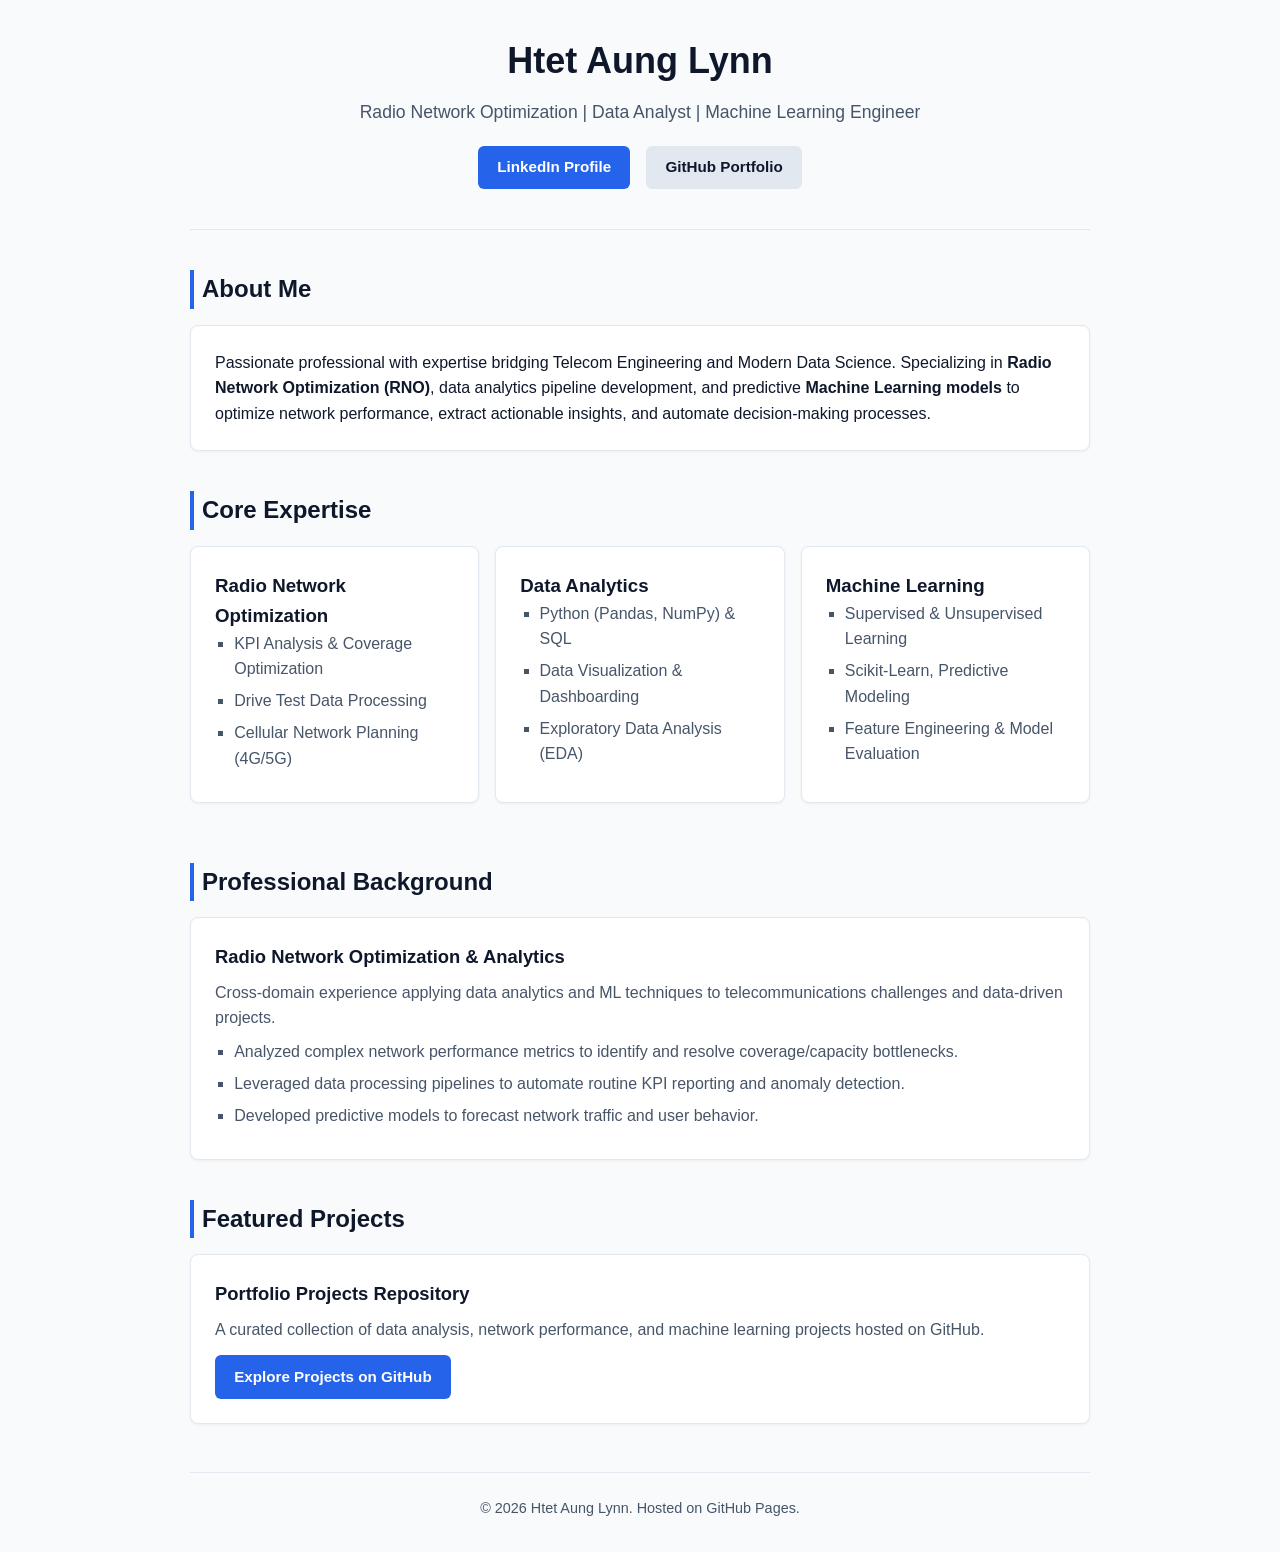
==== index.html @ 5befe26d "Create initial portfolio HTML structure This HTML file serves as a portfolio for Htet Aung Lynn, sho" ====
<!DOCTYPE html>
<html lang="en">
<head>
    <meta charset="UTF-8">
    <meta name="viewport" content="width=device-width, initial-scale=1.0">
    <title>Htet Aung Lynn | Portfolio</title>
    <style>
        :root {
            --bg-color: #f8fafc;
            --card-bg: #ffffff;
            --text-primary: #0f172a;
            --text-secondary: #475569;
            --accent-color: #2563eb;
            --border-color: #e2e8f0;
        }

        * {
            box-sizing: border-box;
            margin: 0;
            padding: 0;
            font-family: -apple-system, BlinkMacSystemFont, "Segoe UI", Roboto, sans-serif;
        }

        body {
            background-color: var(--bg-color);
            color: var(--text-primary);
            line-height: 1.6;
            padding: 2rem 1rem;
        }

        .container {
            max-width: 900px;
            margin: 0 auto;
        }

        header {
            text-align: center;
            padding-bottom: 2.5rem;
            border-bottom: 1px solid var(--border-color);
        }

        h1 {
            font-size: 2.25rem;
            margin-bottom: 0.5rem;
        }

        .subtitle {
            font-size: 1.1rem;
            color: var(--text-secondary);
            margin-bottom: 1.25rem;
        }

        .links {
            display: flex;
            justify-content: center;
            gap: 1rem;
        }

        .btn {
            display: inline-block;
            padding: 0.6rem 1.2rem;
            border-radius: 6px;
            text-decoration: none;
            font-weight: 600;
            font-size: 0.95rem;
            transition: background-color 0.2s;
        }

        .btn-primary {
            background-color: var(--accent-color);
            color: white;
        }

        .btn-secondary {
            background-color: #e2e8f0;
            color: var(--text-primary);
        }

        .btn:hover {
            opacity: 0.9;
        }

        section {
            margin-top: 2.5rem;
        }

        h2 {
            font-size: 1.5rem;
            margin-bottom: 1rem;
            color: var(--text-primary);
            border-left: 4px solid var(--accent-color);
            padding-left: 0.5rem;
        }

        .card {
            background: var(--card-bg);
            border: 1px solid var(--border-color);
            border-radius: 8px;
            padding: 1.5rem;
            margin-bottom: 1.25rem;
            box-shadow: 0 1px 3px rgba(0,0,0,0.05);
        }

        .skills-grid {
            display: grid;
            grid-template-columns: repeat(auto-fit, minmax(250px, 1fr));
            gap: 1rem;
        }

        ul {
            list-style-type: square;
            padding-left: 1.2rem;
            color: var(--text-secondary);
        }

        li {
            margin-bottom: 0.4rem;
        }

        .project-title {
            font-size: 1.15rem;
            font-weight: 600;
            margin-bottom: 0.5rem;
        }

        footer {
            text-align: center;
            margin-top: 3rem;
            padding-top: 1.5rem;
            border-top: 1px solid var(--border-color);
            color: var(--text-secondary);
            font-size: 0.9rem;
        }
    </style>
</head>
<body>

<div class="container">

    <!-- Header Section -->
    <header>
        <h1>Htet Aung Lynn</h1>
        <p class="subtitle">Radio Network Optimization | Data Analyst | Machine Learning Engineer</p>
        <div class="links">
            <a href="https://www.linkedin.com/in/htetaglynn" target="_blank" class="btn btn-primary">LinkedIn Profile</a>
            <a href="https://github.com/htetaunglynn94/Portfolio-Projects" target="_blank" class="btn btn-secondary">GitHub Portfolio</a>
        </div>
    </header>

    <!-- About Section -->
    <section>
        <h2>About Me</h2>
        <div class="card">
            <p>Passionate professional with expertise bridging Telecom Engineering and Modern Data Science. Specializing in <strong>Radio Network Optimization (RNO)</strong>, data analytics pipeline development, and predictive <strong>Machine Learning models</strong> to optimize network performance, extract actionable insights, and automate decision-making processes.</p>
        </div>
    </section>

    <!-- Technical Skills -->
    <section>
        <h2>Core Expertise</h2>
        <div class="skills-grid">
            <div class="card">
                <h3>Radio Network Optimization</h3>
                <ul>
                    <li>KPI Analysis & Coverage Optimization</li>
                    <li>Drive Test Data Processing</li>
                    <li>Cellular Network Planning (4G/5G)</li>
                </ul>
            </div>
            <div class="card">
                <h3>Data Analytics</h3>
                <ul>
                    <li>Python (Pandas, NumPy) & SQL</li>
                    <li>Data Visualization & Dashboarding</li>
                    <li>Exploratory Data Analysis (EDA)</li>
                </ul>
            </div>
            <div class="card">
                <h3>Machine Learning</h3>
                <ul>
                    <li>Supervised & Unsupervised Learning</li>
                    <li>Scikit-Learn, Predictive Modeling</li>
                    <li>Feature Engineering & Model Evaluation</li>
                </ul>
            </div>
        </div>
    </section>

    <!-- Experience Overview -->
    <section>
        <h2>Professional Background</h2>
        <div class="card">
            <div class="project-title">Radio Network Optimization & Analytics</div>
            <p style="color: var(--text-secondary); margin-bottom: 0.5rem;">Cross-domain experience applying data analytics and ML techniques to telecommunications challenges and data-driven projects.</p>
            <ul>
                <li>Analyzed complex network performance metrics to identify and resolve coverage/capacity bottlenecks.</li>
                <li>Leveraged data processing pipelines to automate routine KPI reporting and anomaly detection.</li>
                <li>Developed predictive models to forecast network traffic and user behavior.</li>
            </ul>
        </div>
    </section>

    <!-- Projects Section -->
    <section>
        <h2>Featured Projects</h2>
        <div class="card">
            <div class="project-title">Portfolio Projects Repository</div>
            <p style="color: var(--text-secondary); margin-bottom: 0.8rem;">
                A curated collection of data analysis, network performance, and machine learning projects hosted on GitHub.
            </p>
            <a href="https://github.com/htetaunglynn94/Portfolio-Projects" target="_blank" class="btn btn-primary">Explore Projects on GitHub</a>
        </div>
    </section>

    <!-- Footer -->
    <footer>
        <p>&copy; 2026 Htet Aung Lynn. Hosted on GitHub Pages.</p>
    </footer>

</div>

</body>
</html>
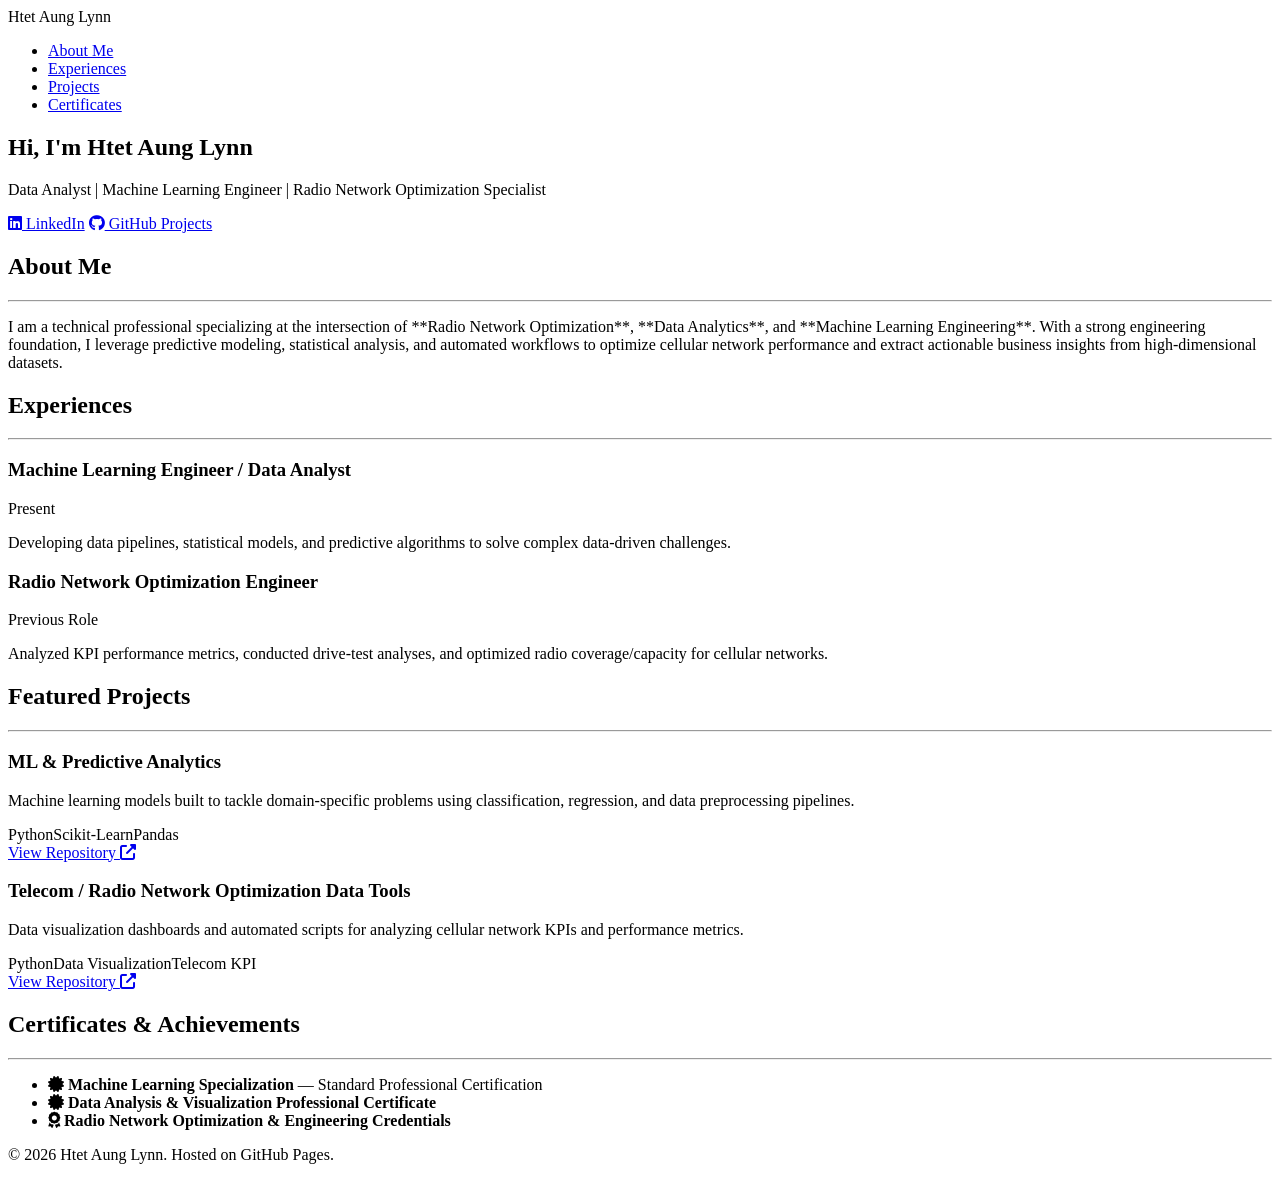
==== commit 2fe246ee: "Update index.html" ====
--- a/index.html
+++ b/index.html
@@ -4,212 +4,100 @@
     <meta charset="UTF-8">
     <meta name="viewport" content="width=device-width, initial-scale=1.0">
     <title>Htet Aung Lynn | Portfolio</title>
-    <style>
-        :root {
-            --bg-color: #f8fafc;
-            --card-bg: #ffffff;
-            --text-primary: #0f172a;
-            --text-secondary: #475569;
-            --accent-color: #2563eb;
-            --border-color: #e2e8f0;
-        }
-
-        * {
-            box-sizing: border-box;
-            margin: 0;
-            padding: 0;
-            font-family: -apple-system, BlinkMacSystemFont, "Segoe UI", Roboto, sans-serif;
-        }
-
-        body {
-            background-color: var(--bg-color);
-            color: var(--text-primary);
-            line-height: 1.6;
-            padding: 2rem 1rem;
-        }
-
-        .container {
-            max-width: 900px;
-            margin: 0 auto;
-        }
-
-        header {
-            text-align: center;
-            padding-bottom: 2.5rem;
-            border-bottom: 1px solid var(--border-color);
-        }
-
-        h1 {
-            font-size: 2.25rem;
-            margin-bottom: 0.5rem;
-        }
-
-        .subtitle {
-            font-size: 1.1rem;
-            color: var(--text-secondary);
-            margin-bottom: 1.25rem;
-        }
-
-        .links {
-            display: flex;
-            justify-content: center;
-            gap: 1rem;
-        }
-
-        .btn {
-            display: inline-block;
-            padding: 0.6rem 1.2rem;
-            border-radius: 6px;
-            text-decoration: none;
-            font-weight: 600;
-            font-size: 0.95rem;
-            transition: background-color 0.2s;
-        }
-
-        .btn-primary {
-            background-color: var(--accent-color);
-            color: white;
-        }
-
-        .btn-secondary {
-            background-color: #e2e8f0;
-            color: var(--text-primary);
-        }
-
-        .btn:hover {
-            opacity: 0.9;
-        }
-
-        section {
-            margin-top: 2.5rem;
-        }
-
-        h2 {
-            font-size: 1.5rem;
-            margin-bottom: 1rem;
-            color: var(--text-primary);
-            border-left: 4px solid var(--accent-color);
-            padding-left: 0.5rem;
-        }
-
-        .card {
-            background: var(--card-bg);
-            border: 1px solid var(--border-color);
-            border-radius: 8px;
-            padding: 1.5rem;
-            margin-bottom: 1.25rem;
-            box-shadow: 0 1px 3px rgba(0,0,0,0.05);
-        }
-
-        .skills-grid {
-            display: grid;
-            grid-template-columns: repeat(auto-fit, minmax(250px, 1fr));
-            gap: 1rem;
-        }
-
-        ul {
-            list-style-type: square;
-            padding-left: 1.2rem;
-            color: var(--text-secondary);
-        }
-
-        li {
-            margin-bottom: 0.4rem;
-        }
-
-        .project-title {
-            font-size: 1.15rem;
-            font-weight: 600;
-            margin-bottom: 0.5rem;
-        }
-
-        footer {
-            text-align: center;
-            margin-top: 3rem;
-            padding-top: 1.5rem;
-            border-top: 1px solid var(--border-color);
-            color: var(--text-secondary);
-            font-size: 0.9rem;
-        }
-    </style>
+    <link rel="stylesheet" href="styles.css">
+    <!-- Font Awesome for Icons -->
+    <link rel="stylesheet" href="https://cdnjs.cloudflare.com/ajax/libs/font-awesome/6.4.0/css/all.min.css">
 </head>
 <body>
 
-<div class="container">
-
-    <!-- Header Section -->
-    <header>
-        <h1>Htet Aung Lynn</h1>
-        <p class="subtitle">Radio Network Optimization | Data Analyst | Machine Learning Engineer</p>
-        <div class="links">
-            <a href="https://www.linkedin.com/in/htetaglynn" target="_blank" class="btn btn-primary">LinkedIn Profile</a>
-            <a href="https://github.com/htetaunglynn94/Portfolio-Projects" target="_blank" class="btn btn-secondary">GitHub Portfolio</a>
-        </div>
+    <!-- Navigation Header -->
+    <header class="navbar">
+        <div class="logo">Htet Aung Lynn</div>
+        <nav>
+            <ul>
+                <li><a href="#about">About Me</a></li>
+                <li><a href="#experience">Experiences</a></li>
+                <li><a href="#projects">Projects</a></li>
+                <li><a href="#certificates">Certificates</a></li>
+            </ul>
+        </nav>
     </header>
 
-    <!-- About Section -->
-    <section>
-        <h2>About Me</h2>
-        <div class="card">
-            <p>Passionate professional with expertise bridging Telecom Engineering and Modern Data Science. Specializing in <strong>Radio Network Optimization (RNO)</strong>, data analytics pipeline development, and predictive <strong>Machine Learning models</strong> to optimize network performance, extract actionable insights, and automate decision-making processes.</p>
+    <!-- Hero Section -->
+    <section class="hero">
+        <h1>Hi, I'm Htet Aung Lynn</h1>
+        <p class="tagline">Data Analyst | Machine Learning Engineer | Radio Network Optimization Specialist</p>
+        <div class="social-links">
+            <a href="https://www.linkedin.com/in/htetaglynn?utm_source=share_via&utm_content=profile&utm_medium=member_ios" target="_blank" class="btn"><i class="fab fa-linkedin"></i> LinkedIn</a>
+            <a href="https://github.com/htetaunglynn94/Portfolio-Projects.git" target="_blank" class="btn btn-outline"><i class="fab fa-github"></i> GitHub Projects</a>
         </div>
     </section>
 
-    <!-- Technical Skills -->
-    <section>
-        <h2>Core Expertise</h2>
-        <div class="skills-grid">
-            <div class="card">
-                <h3>Radio Network Optimization</h3>
-                <ul>
-                    <li>KPI Analysis & Coverage Optimization</li>
-                    <li>Drive Test Data Processing</li>
-                    <li>Cellular Network Planning (4G/5G)</li>
-                </ul>
+    <!-- About Me Section -->
+    <section id="about" class="section">
+        <h2>About Me</h2>
+        <hr class="divider">
+        <p>
+            I am a technical professional specializing at the intersection of **Radio Network Optimization**, **Data Analytics**, and **Machine Learning Engineering**. With a strong engineering foundation, I leverage predictive modeling, statistical analysis, and automated workflows to optimize cellular network performance and extract actionable business insights from high-dimensional datasets.
+        </p>
+    </section>
+
+    <!-- Experiences Section -->
+    <section id="experience" class="section">
+        <h2>Experiences</h2>
+        <hr class="divider">
+        
+        <div class="timeline">
+            <div class="timeline-item">
+                <h3>Machine Learning Engineer / Data Analyst</h3>
+                <span class="date">Present</span>
+                <p>Developing data pipelines, statistical models, and predictive algorithms to solve complex data-driven challenges.</p>
             </div>
-            <div class="card">
-                <h3>Data Analytics</h3>
-                <ul>
-                    <li>Python (Pandas, NumPy) & SQL</li>
-                    <li>Data Visualization & Dashboarding</li>
-                    <li>Exploratory Data Analysis (EDA)</li>
-                </ul>
-            </div>
-            <div class="card">
-                <h3>Machine Learning</h3>
-                <ul>
-                    <li>Supervised & Unsupervised Learning</li>
-                    <li>Scikit-Learn, Predictive Modeling</li>
-                    <li>Feature Engineering & Model Evaluation</li>
-                </ul>
+
+            <div class="timeline-item">
+                <h3>Radio Network Optimization Engineer</h3>
+                <span class="date">Previous Role</span>
+                <p>Analyzed KPI performance metrics, conducted drive-test analyses, and optimized radio coverage/capacity for cellular networks.</p>
             </div>
         </div>
     </section>
 
-    <!-- Experience Overview -->
-    <section>
-        <h2>Professional Background</h2>
-        <div class="card">
-            <div class="project-title">Radio Network Optimization & Analytics</div>
-            <p style="color: var(--text-secondary); margin-bottom: 0.5rem;">Cross-domain experience applying data analytics and ML techniques to telecommunications challenges and data-driven projects.</p>
-            <ul>
-                <li>Analyzed complex network performance metrics to identify and resolve coverage/capacity bottlenecks.</li>
-                <li>Leveraged data processing pipelines to automate routine KPI reporting and anomaly detection.</li>
-                <li>Developed predictive models to forecast network traffic and user behavior.</li>
-            </ul>
+    <!-- Projects Section -->
+    <section id="projects" class="section">
+        <h2>Featured Projects</h2>
+        <hr class="divider">
+        <div class="project-grid">
+            
+            <div class="project-card">
+                <h3>ML & Predictive Analytics</h3>
+                <p>Machine learning models built to tackle domain-specific problems using classification, regression, and data preprocessing pipelines.</p>
+                <div class="tags">
+                    <span>Python</span><span>Scikit-Learn</span><span>Pandas</span>
+                </div>
+                <a href="https://github.com/htetaunglynn94/Portfolio-Projects.git" target="_blank" class="project-link">View Repository <i class="fas fa-external-link-alt"></i></a>
+            </div>
+
+            <div class="project-card">
+                <h3>Telecom / Radio Network Optimization Data Tools</h3>
+                <p>Data visualization dashboards and automated scripts for analyzing cellular network KPIs and performance metrics.</p>
+                <div class="tags">
+                    <span>Python</span><span>Data Visualization</span><span>Telecom KPI</span>
+                </div>
+                <a href="https://github.com/htetaunglynn94/Portfolio-Projects.git" target="_blank" class="project-link">View Repository <i class="fas fa-external-link-alt"></i></a>
+            </div>
+
         </div>
     </section>
 
-    <!-- Projects Section -->
-    <section>
-        <h2>Featured Projects</h2>
-        <div class="card">
-            <div class="project-title">Portfolio Projects Repository</div>
-            <p style="color: var(--text-secondary); margin-bottom: 0.8rem;">
-                A curated collection of data analysis, network performance, and machine learning projects hosted on GitHub.
-            </p>
-            <a href="https://github.com/htetaunglynn94/Portfolio-Projects" target="_blank" class="btn btn-primary">Explore Projects on GitHub</a>
-        </div>
+    <!-- Certificates & Achievements Section -->
+    <section id="certificates" class="section">
+        <h2>Certificates & Achievements</h2>
+        <hr class="divider">
+        <ul class="cert-list">
+            <li><i class="fas fa-certificate"></i> <strong>Machine Learning Specialization</strong> — Standard Professional Certification</li>
+            <li><i class="fas fa-certificate"></i> <strong>Data Analysis & Visualization Professional Certificate</strong></li>
+            <li><i class="fas fa-award"></i> <strong>Radio Network Optimization & Engineering Credentials</strong></li>
+        </ul>
     </section>
 
     <!-- Footer -->
@@ -217,8 +105,6 @@
         <p>&copy; 2026 Htet Aung Lynn. Hosted on GitHub Pages.</p>
     </footer>
 
-</div>
-
 </body>
 </html>
 
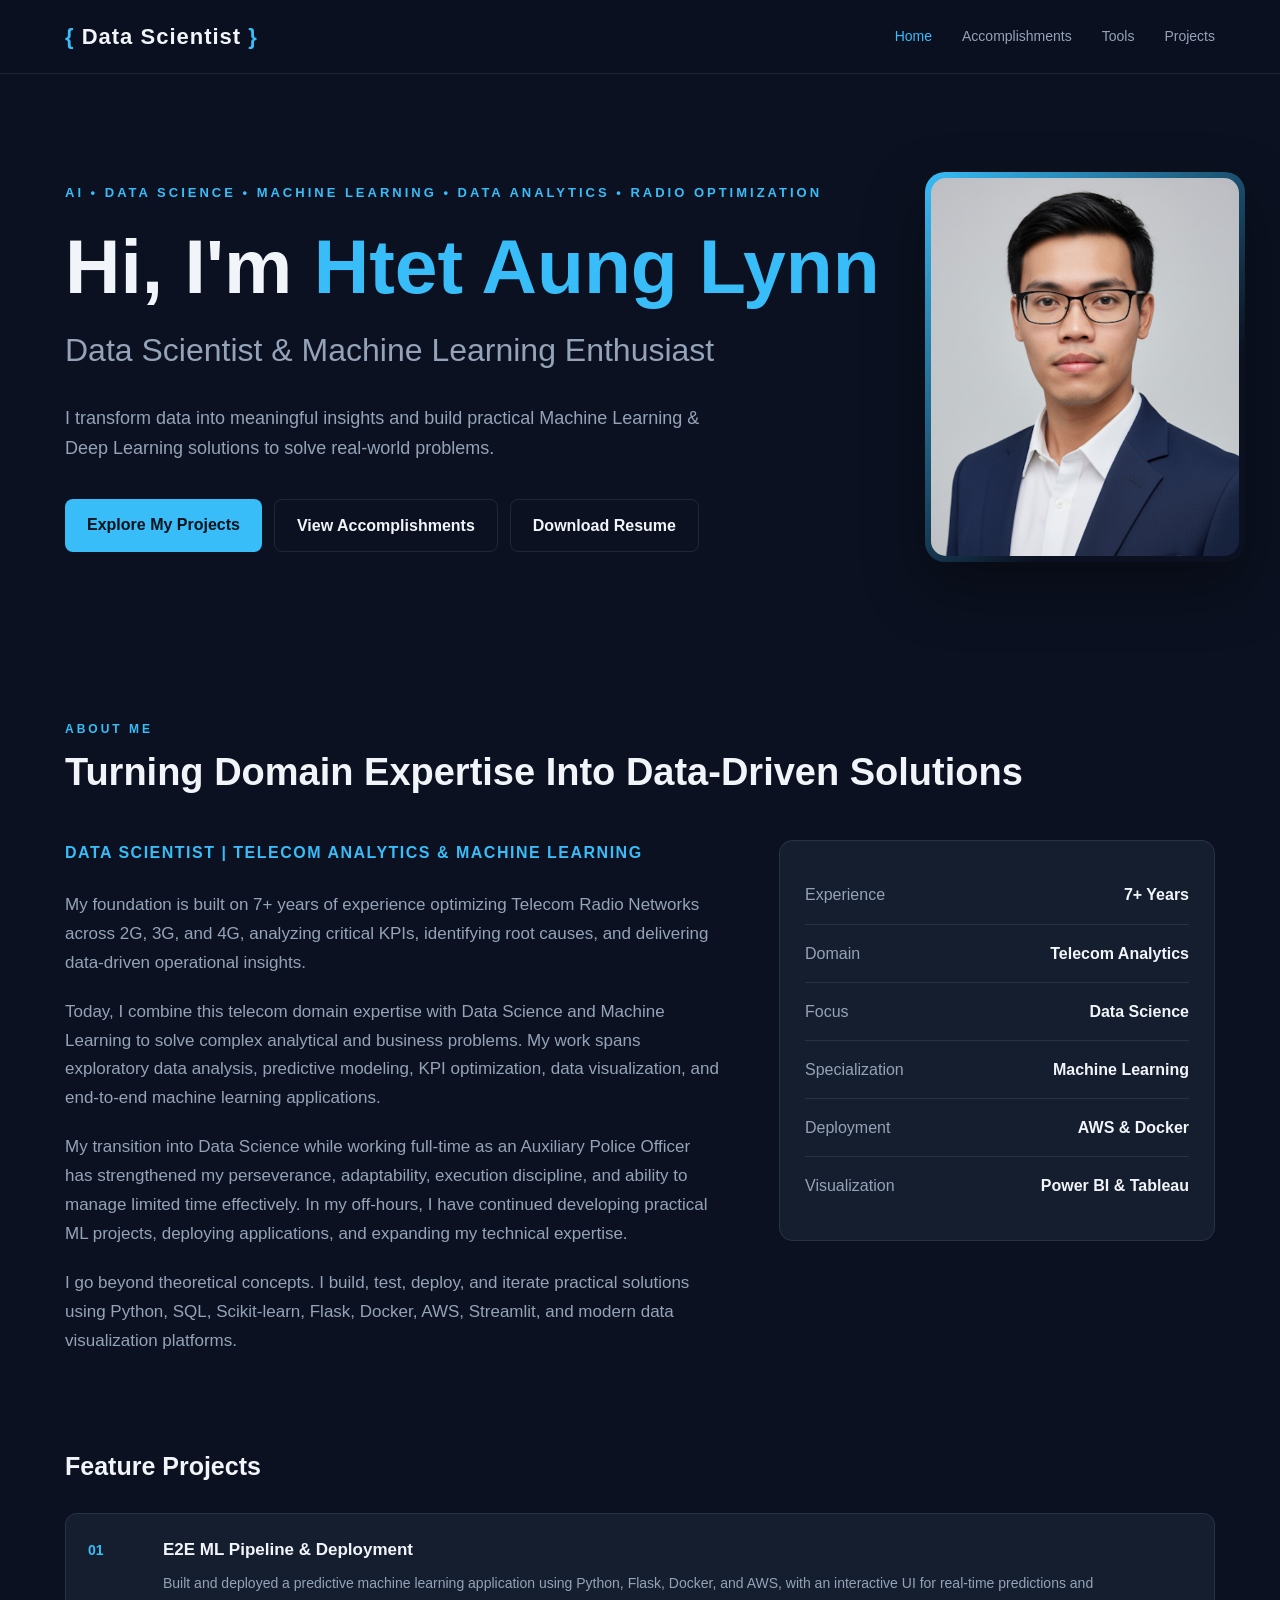
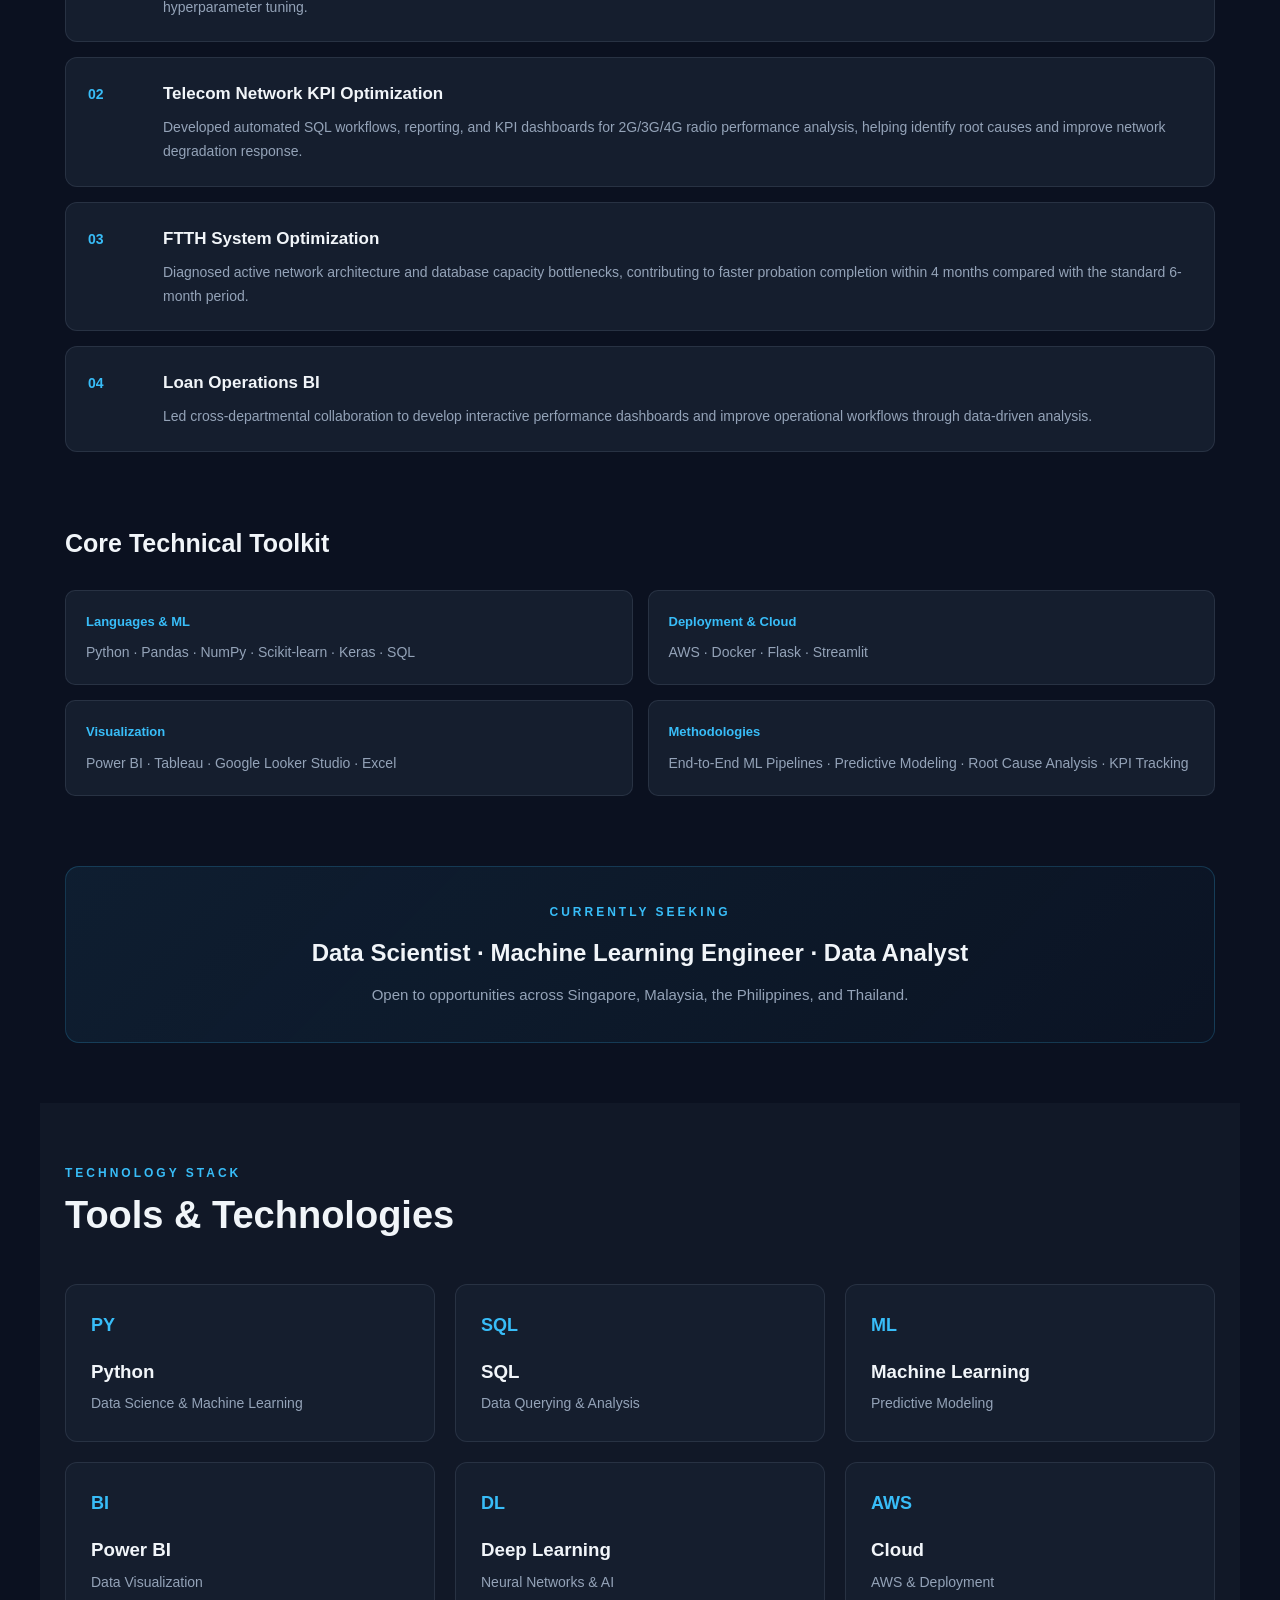
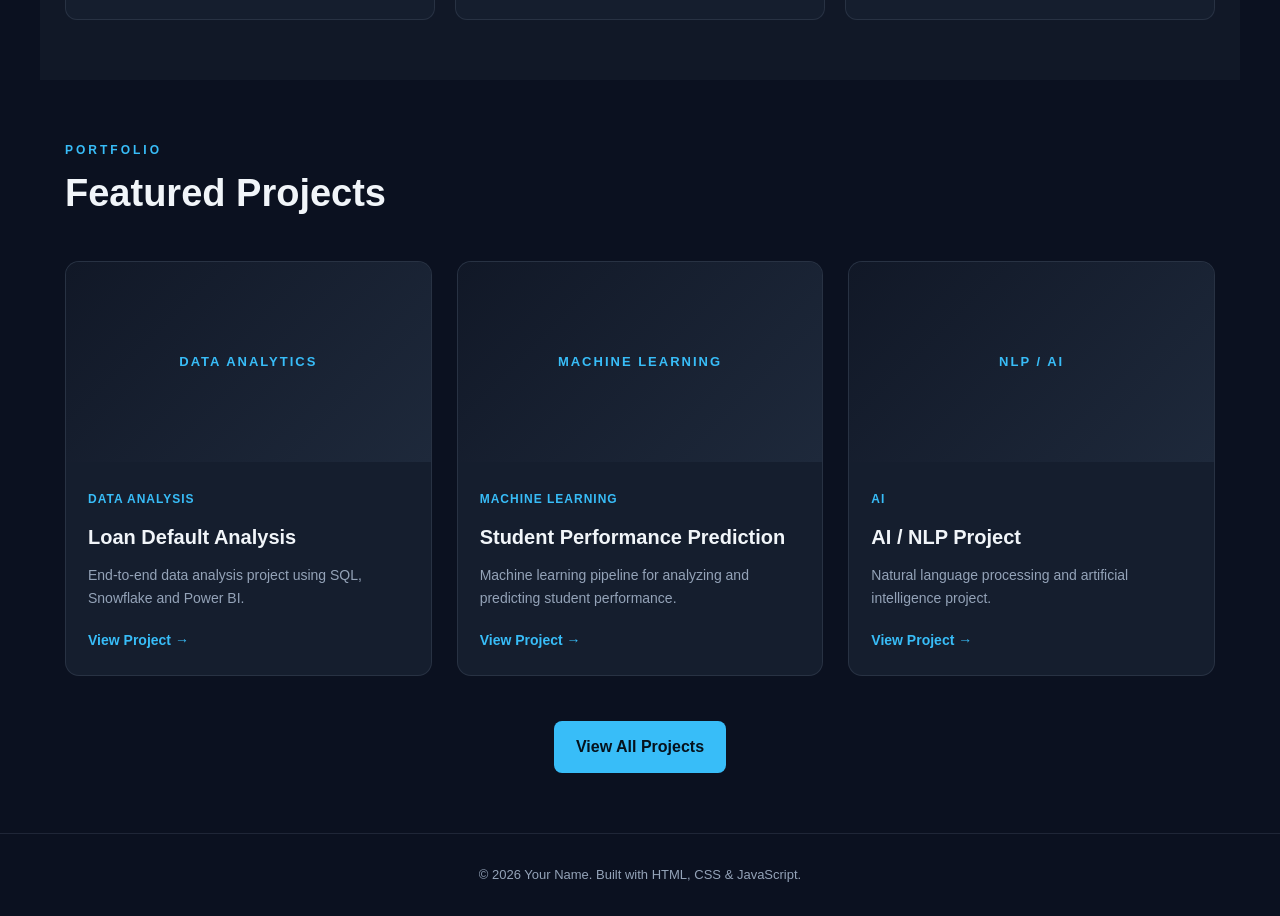
==== commit 270af7d4: "updated project" ====
--- a/index.html
+++ b/index.html
@@ -3,108 +3,607 @@
 <head>
     <meta charset="UTF-8">
     <meta name="viewport" content="width=device-width, initial-scale=1.0">
-    <title>Htet Aung Lynn | Portfolio</title>
-    <link rel="stylesheet" href="styles.css">
-    <!-- Font Awesome for Icons -->
-    <link rel="stylesheet" href="https://cdnjs.cloudflare.com/ajax/libs/font-awesome/6.4.0/css/all.min.css">
+
+    <title>HTET AUNG LYNN | Data Scientist</title>
+
+    <meta
+        name="description"
+        content="Professional portfolio of a Data Scientist specializing in Data Analytics, Machine Learning, Deep Learning and AI."
+    >
+
+    <link rel="stylesheet" href="css/style.css">
 </head>
+
 <body>
 
-    <!-- Navigation Header -->
-    <header class="navbar">
-        <div class="logo">Htet Aung Lynn</div>
+<header class="navbar">
+
+    <div class="nav-container">
+
+        <a href="index.html" class="logo">
+            <span class="logo-bracket">{</span>
+            Data Scientist
+            <span class="logo-bracket">}</span>
+        </a>
+
         <nav>
-            <ul>
-                <li><a href="#about">About Me</a></li>
-                <li><a href="#experience">Experiences</a></li>
-                <li><a href="#projects">Projects</a></li>
-                <li><a href="#certificates">Certificates</a></li>
-            </ul>
+            <a href="index.html" class="active">Home</a>
+            <a href="accomplishments.html">Accomplishments</a>
+            <a href="tools.html">Tools</a>
+            <a href="projects.html">Projects</a>
         </nav>
-    </header>
-
-    <!-- Hero Section -->
+
+    </div>
+
+</header>
+
+
+<main>
+
+    <!-- HERO -->
     <section class="hero">
-        <h1>Hi, I'm Htet Aung Lynn</h1>
-        <p class="tagline">Data Analyst | Machine Learning Engineer | Radio Network Optimization Specialist</p>
-        <div class="social-links">
-            <a href="https://www.linkedin.com/in/htetaglynn?utm_source=share_via&utm_content=profile&utm_medium=member_ios" target="_blank" class="btn"><i class="fab fa-linkedin"></i> LinkedIn</a>
-            <a href="https://github.com/htetaunglynn94/Portfolio-Projects.git" target="_blank" class="btn btn-outline"><i class="fab fa-github"></i> GitHub Projects</a>
-        </div>
+
+        <div class="hero-content">
+
+            <p class="hero-tag">
+                AI • DATA SCIENCE • MACHINE LEARNING • DATA ANALYTICS • RADIO OPTIMIZATION
+            </p>
+
+            <h1>
+                Hi, I'm <span>Htet Aung Lynn</span>
+            </h1>
+
+            <h2>
+                Data Scientist & Machine Learning Enthusiast
+            </h2>
+
+            <p class="hero-description">
+                I transform data into meaningful insights and build
+                practical Machine Learning & Deep Learning solutions
+                to solve real-world problems.
+            </p>
+
+            <div class="hero-buttons">
+
+                <a
+                    href="projects.html"
+                    class="btn primary-btn"
+                >
+                    Explore My Projects
+                </a>
+
+                <a
+                    href="accomplishments.html"
+                    class="btn secondary-btn"
+                >
+                    View Accomplishments
+                </a>
+
+                <a
+                    href="assets/Resume_Htet Aung Lynn.pdf"
+                    class="btn secondary-btn"
+                    download
+                >
+                    Download Resume
+                </a>
+
+            </div>
+
+        </div>
+
+
+        <!-- PROFILE PHOTO -->
+
+        <div class="hero-photo">
+
+            <div class="photo-frame">
+
+                <img
+                    src="assets/images/Profile.png"
+                    alt="Htet Aung Lynn - Data Scientist"
+                >
+
+            </div>
+
+        </div>
+
     </section>
 
-    <!-- About Me Section -->
-    <section id="about" class="section">
-        <h2>About Me</h2>
-        <hr class="divider">
+
+    <!-- ABOUT -->
+
+<section class="section">
+
+    <div class="section-heading">
+
+        <p class="section-label">
+            ABOUT ME
+        </p>
+
+        <h2>
+            Turning Domain Expertise Into
+            <span>Data-Driven Solutions</span>
+        </h2>
+
+    </div>
+
+
+    <div class="about-grid">
+
+        <div class="about-text">
+
+            <h3 class="about-title">
+                DATA SCIENTIST |
+                TELECOM ANALYTICS & MACHINE LEARNING
+            </h3>
+
+            <p>
+                My foundation is built on 7+ years of experience
+                optimizing Telecom Radio Networks across 2G, 3G,
+                and 4G, analyzing critical KPIs, identifying root
+                causes, and delivering data-driven operational
+                insights.
+            </p>
+
+            <p>
+                Today, I combine this telecom domain expertise with
+                Data Science and Machine Learning to solve complex
+                analytical and business problems. My work spans
+                exploratory data analysis, predictive modeling,
+                KPI optimization, data visualization, and
+                end-to-end machine learning applications.
+            </p>
+
+            <p>
+                My transition into Data Science while working
+                full-time as an Auxiliary Police Officer has
+                strengthened my perseverance, adaptability,
+                execution discipline, and ability to manage limited
+                time effectively. In my off-hours, I have continued
+                developing practical ML projects, deploying
+                applications, and expanding my technical expertise.
+            </p>
+
+            <p>
+                I go beyond theoretical concepts. I build,
+                test, deploy, and iterate practical solutions using
+                Python, SQL, Scikit-learn, Flask, Docker, AWS,
+                Streamlit, and modern data visualization platforms.
+            </p>
+
+        </div>
+
+
+        <div class="about-card">
+
+            <div class="info-item">
+                <span>Experience</span>
+                <strong>7+ Years</strong>
+            </div>
+
+            <div class="info-item">
+                <span>Domain</span>
+                <strong>Telecom Analytics</strong>
+            </div>
+
+            <div class="info-item">
+                <span>Focus</span>
+                <strong>Data Science</strong>
+            </div>
+
+            <div class="info-item">
+                <span>Specialization</span>
+                <strong>Machine Learning</strong>
+            </div>
+
+            <div class="info-item">
+                <span>Deployment</span>
+                <strong>AWS & Docker</strong>
+            </div>
+
+            <div class="info-item">
+                <span>Visualization</span>
+                <strong>Power BI & Tableau</strong>
+            </div>
+
+        </div>
+
+    </div>
+
+
+    <!-- FEATURE PROJECTS -->
+
+    <div class="about-features">
+
+        <h3>
+            Feature Projects
+        </h3>
+
+        <div class="feature-project-list">
+
+            <div class="feature-project">
+
+                <span class="feature-number">
+                    01
+                </span>
+
+                <div>
+
+                    <h4>
+                        E2E ML Pipeline & Deployment
+                    </h4>
+
+                    <p>
+                        Built and deployed a predictive machine
+                        learning application using Python, Flask,
+                        Docker, and AWS, with an interactive UI for
+                        real-time predictions and hyperparameter
+                        tuning.
+                    </p>
+
+                </div>
+
+            </div>
+
+
+            <div class="feature-project">
+
+                <span class="feature-number">
+                    02
+                </span>
+
+                <div>
+
+                    <h4>
+                        Telecom Network KPI Optimization
+                    </h4>
+
+                    <p>
+                        Developed automated SQL workflows,
+                        reporting, and KPI dashboards for 2G/3G/4G
+                        radio performance analysis, helping identify
+                        root causes and improve network degradation
+                        response.
+                    </p>
+
+                </div>
+
+            </div>
+
+
+            <div class="feature-project">
+
+                <span class="feature-number">
+                    03
+                </span>
+
+                <div>
+
+                    <h4>
+                        FTTH System Optimization
+                    </h4>
+
+                    <p>
+                        Diagnosed active network architecture and
+                        database capacity bottlenecks, contributing
+                        to faster probation completion within
+                        4 months compared with the standard 6-month
+                        period.
+                    </p>
+
+                </div>
+
+            </div>
+
+
+            <div class="feature-project">
+
+                <span class="feature-number">
+                    04
+                </span>
+
+                <div>
+
+                    <h4>
+                        Loan Operations BI
+                    </h4>
+
+                    <p>
+                        Led cross-departmental collaboration to
+                        develop interactive performance dashboards
+                        and improve operational workflows through
+                        data-driven analysis.
+                    </p>
+
+                </div>
+
+            </div>
+
+        </div>
+
+    </div>
+
+
+    <!-- TECHNICAL TOOLKIT -->
+
+    <div class="toolkit-section">
+
+        <h3>
+            Core Technical Toolkit
+        </h3>
+
+        <div class="toolkit-grid">
+
+            <div class="toolkit-item">
+
+                <span>Languages & ML</span>
+
+                <p>
+                    Python · Pandas · NumPy ·
+                    Scikit-learn · Keras · SQL
+                </p>
+
+            </div>
+
+
+            <div class="toolkit-item">
+
+                <span>Deployment & Cloud</span>
+
+                <p>
+                    AWS · Docker · Flask · Streamlit
+                </p>
+
+            </div>
+
+
+            <div class="toolkit-item">
+
+                <span>Visualization</span>
+
+                <p>
+                    Power BI · Tableau ·
+                    Google Looker Studio · Excel
+                </p>
+
+            </div>
+
+
+            <div class="toolkit-item">
+
+                <span>Methodologies</span>
+
+                <p>
+                    End-to-End ML Pipelines ·
+                    Predictive Modeling ·
+                    Root Cause Analysis · KPI Tracking
+                </p>
+
+            </div>
+
+        </div>
+
+    </div>
+
+
+    <!-- CAREER OBJECTIVE -->
+
+    <div class="career-objective">
+
+        <p class="section-label">
+            CURRENTLY SEEKING
+        </p>
+
+        <h3>
+            Data Scientist · Machine Learning Engineer ·
+            Data Analyst
+        </h3>
+
         <p>
-            I am a technical professional specializing at the intersection of **Radio Network Optimization**, **Data Analytics**, and **Machine Learning Engineering**. With a strong engineering foundation, I leverage predictive modeling, statistical analysis, and automated workflows to optimize cellular network performance and extract actionable business insights from high-dimensional datasets.
+            Open to opportunities across Singapore, Malaysia,
+            the Philippines, and Thailand.
         </p>
+
+    </div>
+
+</section>
+
+
+    <!-- SKILLS -->
+
+    <section class="section skills-section">
+
+        <div class="section-heading">
+
+            <p class="section-label">
+                TECHNOLOGY STACK
+            </p>
+
+            <h2>
+                Tools & <span>Technologies</span>
+            </h2>
+
+        </div>
+
+
+        <div class="skills-grid">
+
+            <div class="skill-card">
+                <div class="skill-icon">PY</div>
+                <h3>Python</h3>
+                <p>Data Science & Machine Learning</p>
+            </div>
+
+            <div class="skill-card">
+                <div class="skill-icon">SQL</div>
+                <h3>SQL</h3>
+                <p>Data Querying & Analysis</p>
+            </div>
+
+            <div class="skill-card">
+                <div class="skill-icon">ML</div>
+                <h3>Machine Learning</h3>
+                <p>Predictive Modeling</p>
+            </div>
+
+            <div class="skill-card">
+                <div class="skill-icon">BI</div>
+                <h3>Power BI</h3>
+                <p>Data Visualization</p>
+            </div>
+
+            <div class="skill-card">
+                <div class="skill-icon">DL</div>
+                <h3>Deep Learning</h3>
+                <p>Neural Networks & AI</p>
+            </div>
+
+            <div class="skill-card">
+                <div class="skill-icon">AWS</div>
+                <h3>Cloud</h3>
+                <p>AWS & Deployment</p>
+            </div>
+
+        </div>
+
     </section>
 
-    <!-- Experiences Section -->
-    <section id="experience" class="section">
-        <h2>Experiences</h2>
-        <hr class="divider">
-        
-        <div class="timeline">
-            <div class="timeline-item">
-                <h3>Machine Learning Engineer / Data Analyst</h3>
-                <span class="date">Present</span>
-                <p>Developing data pipelines, statistical models, and predictive algorithms to solve complex data-driven challenges.</p>
-            </div>
-
-            <div class="timeline-item">
-                <h3>Radio Network Optimization Engineer</h3>
-                <span class="date">Previous Role</span>
-                <p>Analyzed KPI performance metrics, conducted drive-test analyses, and optimized radio coverage/capacity for cellular networks.</p>
-            </div>
-        </div>
+
+    <!-- FEATURED PROJECTS -->
+
+    <section class="section">
+
+        <div class="section-heading">
+
+            <p class="section-label">
+                PORTFOLIO
+            </p>
+
+            <h2>
+                Featured <span>Projects</span>
+            </h2>
+
+        </div>
+
+
+        <div class="project-preview-grid">
+
+            <article class="project-card">
+
+                <div class="project-image">
+                    DATA ANALYTICS
+                </div>
+
+                <div class="project-content">
+
+                    <span class="project-category">
+                        Data Analysis
+                    </span>
+
+                    <h3>
+                        Loan Default Analysis
+                    </h3>
+
+                    <p>
+                        End-to-end data analysis project using
+                        SQL, Snowflake and Power BI.
+                    </p>
+
+                    <a href="projects.html">
+                        View Project →
+                    </a>
+
+                </div>
+
+            </article>
+
+
+            <article class="project-card">
+
+                <div class="project-image">
+                    MACHINE LEARNING
+                </div>
+
+                <div class="project-content">
+
+                    <span class="project-category">
+                        Machine Learning
+                    </span>
+
+                    <h3>
+                        Student Performance Prediction
+                    </h3>
+
+                    <p>
+                        Machine learning pipeline for analyzing
+                        and predicting student performance.
+                    </p>
+
+                    <a href="projects.html">
+                        View Project →
+                    </a>
+
+                </div>
+
+            </article>
+
+
+            <article class="project-card">
+
+                <div class="project-image">
+                    NLP / AI
+                </div>
+
+                <div class="project-content">
+
+                    <span class="project-category">
+                        AI
+                    </span>
+
+                    <h3>
+                        AI / NLP Project
+                    </h3>
+
+                    <p>
+                        Natural language processing and
+                        artificial intelligence project.
+                    </p>
+
+                    <a href="projects.html">
+                        View Project →
+                    </a>
+
+                </div>
+
+            </article>
+
+        </div>
+
+
+        <div class="center-button">
+
+            <a href="projects.html" class="btn primary-btn">
+                View All Projects
+            </a>
+
+        </div>
+
     </section>
 
-    <!-- Projects Section -->
-    <section id="projects" class="section">
-        <h2>Featured Projects</h2>
-        <hr class="divider">
-        <div class="project-grid">
-            
-            <div class="project-card">
-                <h3>ML & Predictive Analytics</h3>
-                <p>Machine learning models built to tackle domain-specific problems using classification, regression, and data preprocessing pipelines.</p>
-                <div class="tags">
-                    <span>Python</span><span>Scikit-Learn</span><span>Pandas</span>
-                </div>
-                <a href="https://github.com/htetaunglynn94/Portfolio-Projects.git" target="_blank" class="project-link">View Repository <i class="fas fa-external-link-alt"></i></a>
-            </div>
-
-            <div class="project-card">
-                <h3>Telecom / Radio Network Optimization Data Tools</h3>
-                <p>Data visualization dashboards and automated scripts for analyzing cellular network KPIs and performance metrics.</p>
-                <div class="tags">
-                    <span>Python</span><span>Data Visualization</span><span>Telecom KPI</span>
-                </div>
-                <a href="https://github.com/htetaunglynn94/Portfolio-Projects.git" target="_blank" class="project-link">View Repository <i class="fas fa-external-link-alt"></i></a>
-            </div>
-
-        </div>
-    </section>
-
-    <!-- Certificates & Achievements Section -->
-    <section id="certificates" class="section">
-        <h2>Certificates & Achievements</h2>
-        <hr class="divider">
-        <ul class="cert-list">
-            <li><i class="fas fa-certificate"></i> <strong>Machine Learning Specialization</strong> — Standard Professional Certification</li>
-            <li><i class="fas fa-certificate"></i> <strong>Data Analysis & Visualization Professional Certificate</strong></li>
-            <li><i class="fas fa-award"></i> <strong>Radio Network Optimization & Engineering Credentials</strong></li>
-        </ul>
-    </section>
-
-    <!-- Footer -->
-    <footer>
-        <p>&copy; 2026 Htet Aung Lynn. Hosted on GitHub Pages.</p>
-    </footer>
+</main>
+
+
+<footer>
+
+    <p>
+        © <span id="year"></span> Your Name.
+        Built with HTML, CSS & JavaScript.
+    </p>
+
+</footer>
+
+
+<script src="js/script.js"></script>
 
 </body>
-</html>
-
+</html>
--- a/css/style.css
+++ b/css/style.css
@@ -0,0 +1,1229 @@
+/* ==============================
+   GLOBAL
+================================ */
+
+* {
+    margin: 0;
+    padding: 0;
+    box-sizing: border-box;
+}
+
+:root {
+    --bg: #0b1120;
+    --bg-secondary: #111827;
+    --card: #151e2e;
+
+    --text: #f1f5f9;
+    --text-secondary: #94a3b8;
+
+    --accent: #38bdf8;
+    --accent-dark: #0284c7;
+
+    --border: rgba(148, 163, 184, 0.15);
+
+    --max-width: 1200px;
+}
+
+html {
+    scroll-behavior: smooth;
+}
+
+body {
+    font-family:
+        Inter,
+        -apple-system,
+        BlinkMacSystemFont,
+        "Segoe UI",
+        sans-serif;
+
+    background: var(--bg);
+    color: var(--text);
+
+    line-height: 1.7;
+}
+
+
+/* ==============================
+   NAVBAR
+================================ */
+
+.navbar {
+    position: sticky;
+    top: 0;
+
+    z-index: 1000;
+
+    background: rgba(11, 17, 32, 0.9);
+
+    backdrop-filter: blur(12px);
+
+    border-bottom: 1px solid var(--border);
+}
+
+.nav-container {
+    max-width: var(--max-width);
+
+    margin: auto;
+
+    padding: 18px 25px;
+
+    display: flex;
+
+    align-items: center;
+
+    justify-content: space-between;
+}
+
+.logo {
+    text-decoration: none;
+
+    color: var(--text);
+
+    font-size: 22px;
+
+    font-weight: 800;
+
+    letter-spacing: 1px;
+}
+
+.logo-bracket {
+    color: var(--accent);
+}
+
+nav {
+    display: flex;
+
+    gap: 30px;
+}
+
+nav a {
+    color: var(--text-secondary);
+
+    text-decoration: none;
+
+    font-size: 14px;
+
+    font-weight: 500;
+
+    transition: 0.3s;
+}
+
+nav a:hover,
+nav a.active {
+    color: var(--accent);
+}
+
+
+/* ==============================
+   HERO
+================================ */
+
+.hero {
+    min-height: 65vh;
+
+    max-width: var(--max-width);
+
+    margin: auto;
+
+    padding: 80px 25px;
+
+    display: grid;
+
+    grid-template-columns: 1.5fr 0.7fr;
+
+    gap: 60px;
+
+    align-items: center;
+}
+
+.hero-content {
+    max-width: 800px;
+}
+
+.hero-tag {
+    color: var(--accent);
+
+    font-size: 13px;
+
+    font-weight: 700;
+
+    letter-spacing: 3px;
+
+    margin-bottom: 20px;
+}
+
+.hero h1 {
+    font-size: clamp(40px, 6vw, 78px);
+
+    line-height: 1.1;
+
+    margin-bottom: 15px;
+
+    white-space: nowrap;
+}
+
+.hero h1 span {
+    color: var(--accent);
+}
+
+.hero h2 {
+    font-size: clamp(22px, 3vw, 32px);
+
+    color: var(--text-secondary);
+
+    font-weight: 500;
+
+    margin-bottom: 25px;
+}
+
+.hero-description {
+    color: var(--text-secondary);
+
+    font-size: 18px;
+
+    max-width: 650px;
+
+    margin-bottom: 35px;
+}
+
+
+/* ==============================
+   HERO PHOTO
+================================ */
+
+.hero-photo {
+    display: flex;
+
+    justify-content: center;
+
+    align-items: center;
+}
+
+.photo-frame {
+    width: 320px;
+
+    height: 390px;
+
+    position: relative;
+
+    padding: 6px;
+
+    border-radius: 20px;
+
+    background:
+        linear-gradient(
+            135deg,
+            var(--accent),
+            transparent 70%
+        );
+
+    box-shadow:
+        0 25px 60px rgba(0, 0, 0, 0.35);
+}
+
+.photo-frame img {
+    width: 100%;
+
+    height: 100%;
+
+    display: block;
+
+    object-fit: cover;
+
+    object-position: center;
+
+    border-radius: 15px;
+
+    background: var(--card);
+}
+
+
+/* ==============================
+   BUTTONS
+================================ */
+
+.hero-buttons {
+    display: flex;
+
+    gap: 12px;
+
+    flex-wrap: wrap;
+}
+
+.btn {
+    display: inline-block;
+
+    padding: 12px 22px;
+
+    border-radius: 8px;
+
+    text-decoration: none;
+
+    font-weight: 600;
+
+    transition: 0.3s;
+
+    white-space: nowrap;
+}
+
+.primary-btn {
+    background: var(--accent);
+
+    color: #06121c;
+}
+
+.primary-btn:hover {
+    background: #7dd3fc;
+
+    transform: translateY(-2px);
+}
+
+.secondary-btn {
+    border: 1px solid var(--border);
+
+    color: var(--text);
+}
+
+.secondary-btn:hover {
+    border-color: var(--accent);
+
+    color: var(--accent);
+
+    transform: translateY(-2px);
+}
+
+
+/* ==============================
+   SECTIONS
+================================ */
+
+.section {
+    max-width: var(--max-width);
+
+    margin: auto;
+
+    padding: 60px 25px;
+}
+
+.section-heading {
+    margin-bottom: 45px;
+}
+
+.section-label {
+    color: var(--accent);
+
+    font-size: 12px;
+
+    font-weight: 700;
+
+    letter-spacing: 3px;
+
+    margin-bottom: 10px;
+}
+
+.section-heading h2 {
+    font-size: 38px;
+
+    line-height: 1.2;
+}
+
+
+/* ==============================
+   ABOUT - ENHANCED
+================================ */
+
+.about-grid {
+    display: grid;
+
+    grid-template-columns: 1.5fr 1fr;
+
+    gap: 60px;
+
+    align-items: start;
+}
+
+.about-text p {
+    color: var(--text-secondary);
+
+    font-size: 17px;
+
+    margin-bottom: 20px;
+}
+
+.about-title {
+    color: var(--accent);
+
+    font-size: 16px;
+
+    letter-spacing: 1.5px;
+
+    line-height: 1.6;
+
+    margin-bottom: 25px;
+}
+
+.about-card {
+    background: var(--card);
+
+    border: 1px solid var(--border);
+
+    border-radius: 14px;
+
+    padding: 25px;
+}
+
+.info-item {
+    display: flex;
+
+    justify-content: space-between;
+
+    gap: 20px;
+
+    padding: 15px 0;
+
+    border-bottom: 1px solid var(--border);
+}
+
+.info-item:last-child {
+    border-bottom: none;
+}
+
+.info-item span {
+    color: var(--text-secondary);
+}
+
+.info-item strong {
+    text-align: right;
+}
+
+
+/* ==============================
+   FEATURE PROJECTS IN ABOUT
+================================ */
+
+.about-features {
+    margin-top: 70px;
+}
+
+.about-features > h3,
+.toolkit-section > h3 {
+    font-size: 25px;
+
+    margin-bottom: 25px;
+}
+
+.feature-project-list {
+    display: grid;
+
+    gap: 15px;
+}
+
+.feature-project {
+    display: grid;
+
+    grid-template-columns: 55px 1fr;
+
+    gap: 20px;
+
+    padding: 22px;
+
+    background: var(--card);
+
+    border: 1px solid var(--border);
+
+    border-radius: 12px;
+
+    transition: 0.3s;
+}
+
+.feature-project:hover {
+    border-color: var(--accent);
+
+    transform: translateX(5px);
+}
+
+.feature-number {
+    color: var(--accent);
+
+    font-size: 14px;
+
+    font-weight: 800;
+
+    padding-top: 3px;
+}
+
+.feature-project h4 {
+    font-size: 17px;
+
+    margin-bottom: 7px;
+}
+
+.feature-project p {
+    color: var(--text-secondary);
+
+    font-size: 14px;
+
+    line-height: 1.7;
+}
+
+
+/* ==============================
+   TECHNICAL TOOLKIT
+================================ */
+
+.toolkit-section {
+    margin-top: 70px;
+}
+
+.toolkit-grid {
+    display: grid;
+
+    grid-template-columns:
+        repeat(2, 1fr);
+
+    gap: 15px;
+}
+
+.toolkit-item {
+    padding: 20px;
+
+    background: var(--card);
+
+    border: 1px solid var(--border);
+
+    border-radius: 10px;
+}
+
+.toolkit-item span {
+    display: block;
+
+    color: var(--accent);
+
+    font-size: 13px;
+
+    font-weight: 700;
+
+    margin-bottom: 8px;
+}
+
+.toolkit-item p {
+    color: var(--text-secondary);
+
+    font-size: 14px;
+}
+
+
+/* ==============================
+   CAREER OBJECTIVE
+================================ */
+
+.career-objective {
+    margin-top: 70px;
+
+    padding: 35px;
+
+    text-align: center;
+
+    background:
+        linear-gradient(
+            135deg,
+            rgba(56, 189, 248, 0.08),
+            rgba(56, 189, 248, 0.02)
+        );
+
+    border: 1px solid rgba(56, 189, 248, 0.2);
+
+    border-radius: 14px;
+}
+
+.career-objective h3 {
+    font-size: 24px;
+
+    margin-bottom: 8px;
+}
+
+.career-objective p:last-child {
+    color: var(--text-secondary);
+
+    font-size: 15px;
+}
+
+
+/* ==============================
+   SKILLS
+================================ */
+
+.skills-section {
+    background: var(--bg-secondary);
+}
+
+.skills-grid {
+    display: grid;
+
+    grid-template-columns:
+        repeat(3, 1fr);
+
+    gap: 20px;
+}
+
+.skill-card {
+    background: var(--card);
+
+    border: 1px solid var(--border);
+
+    border-radius: 12px;
+
+    padding: 25px;
+
+    transition: 0.3s;
+}
+
+.skill-card:hover {
+    transform: translateY(-5px);
+
+    border-color: var(--accent);
+}
+
+.skill-icon {
+    color: var(--accent);
+
+    font-weight: 800;
+
+    font-size: 18px;
+
+    margin-bottom: 15px;
+}
+
+.skill-card h3 {
+    margin-bottom: 5px;
+}
+
+.skill-card p {
+    color: var(--text-secondary);
+
+    font-size: 14px;
+}
+
+
+/* ==============================
+   PAGE HEADER
+================================ */
+
+.page-header {
+    max-width: var(--max-width);
+
+    margin: auto;
+
+    padding: 100px 25px 60px;
+}
+
+.page-header h1 {
+    font-size: clamp(40px, 6vw, 60px);
+
+    margin-bottom: 15px;
+}
+
+.page-header > p:last-child {
+    color: var(--text-secondary);
+
+    max-width: 650px;
+
+    font-size: 17px;
+}
+
+
+/* ==============================
+   CERTIFICATES
+================================ */
+
+.certificate-grid {
+    display: grid;
+
+    grid-template-columns:
+        repeat(3, 1fr);
+
+    gap: 25px;
+}
+
+.certificate-card {
+    background: var(--card);
+
+    border: 1px solid var(--border);
+
+    border-radius: 14px;
+
+    overflow: hidden;
+
+    transition: 0.3s;
+}
+
+.certificate-card:hover {
+    transform: translateY(-5px);
+
+    border-color: var(--accent);
+}
+
+.certificate-thumbnail {
+    position: relative;
+
+    aspect-ratio: 16 / 10;
+
+    overflow: hidden;
+}
+
+.certificate-thumbnail img {
+    width: 100%;
+
+    height: 100%;
+
+    object-fit: cover;
+
+    display: block;
+
+    transition: 0.4s;
+}
+
+.thumbnail-overlay {
+    position: absolute;
+
+    inset: 0;
+
+    display: flex;
+
+    align-items: center;
+
+    justify-content: center;
+
+    background: rgba(2, 132, 199, 0.8);
+
+    color: white;
+
+    font-weight: 700;
+
+    opacity: 0;
+
+    transition: 0.3s;
+}
+
+.certificate-thumbnail:hover img {
+    transform: scale(1.05);
+}
+
+.certificate-thumbnail:hover .thumbnail-overlay {
+    opacity: 1;
+}
+
+.certificate-content {
+    padding: 20px;
+}
+
+.certificate-content span,
+.project-category,
+.tool-category {
+    color: var(--accent);
+
+    font-size: 12px;
+
+    font-weight: 700;
+
+    text-transform: uppercase;
+
+    letter-spacing: 1px;
+}
+
+.certificate-content h3 {
+    margin: 7px 0;
+}
+
+.certificate-content p {
+    color: var(--text-secondary);
+
+    font-size: 14px;
+}
+
+
+/* ==============================
+   PROJECTS
+================================ */
+
+.project-preview-grid,
+.projects-grid {
+    display: grid;
+
+    grid-template-columns:
+        repeat(3, 1fr);
+
+    gap: 25px;
+}
+
+.project-card,
+.portfolio-project {
+    background: var(--card);
+
+    border: 1px solid var(--border);
+
+    border-radius: 14px;
+
+    overflow: hidden;
+
+    transition: 0.3s;
+}
+
+.project-card:hover,
+.portfolio-project:hover {
+    transform: translateY(-5px);
+
+    border-color: var(--accent);
+}
+
+.project-image {
+    height: 200px;
+
+    display: flex;
+
+    align-items: center;
+
+    justify-content: center;
+
+    background:
+        linear-gradient(
+            135deg,
+            #111827,
+            #1e293b
+        );
+
+    color: var(--accent);
+
+    font-size: 13px;
+
+    font-weight: 800;
+
+    letter-spacing: 2px;
+}
+
+.project-content {
+    padding: 22px;
+}
+
+.project-content h3 {
+    margin: 8px 0 10px;
+
+    font-size: 20px;
+}
+
+.project-content p {
+    color: var(--text-secondary);
+
+    font-size: 14px;
+
+    margin-bottom: 15px;
+}
+
+.project-content a,
+.tool-content a {
+    color: var(--accent);
+
+    text-decoration: none;
+
+    font-weight: 600;
+
+    font-size: 14px;
+}
+
+.project-tech,
+.tool-tech {
+    display: flex;
+
+    gap: 7px;
+
+    flex-wrap: wrap;
+
+    margin-bottom: 18px;
+}
+
+.project-tech span,
+.tool-tech span {
+    background: rgba(56, 189, 248, 0.08);
+
+    border: 1px solid rgba(56, 189, 248, 0.15);
+
+    color: var(--text-secondary);
+
+    padding: 4px 8px;
+
+    border-radius: 5px;
+
+    font-size: 11px;
+}
+
+
+/* ==============================
+   PROJECT FILTERS
+================================ */
+
+.project-filters {
+    display: flex;
+
+    gap: 10px;
+
+    flex-wrap: wrap;
+
+    margin-bottom: 35px;
+}
+
+.filter-btn {
+    background: transparent;
+
+    border: 1px solid var(--border);
+
+    color: var(--text-secondary);
+
+    padding: 9px 18px;
+
+    border-radius: 20px;
+
+    cursor: pointer;
+
+    transition: 0.3s;
+}
+
+.filter-btn:hover,
+.filter-btn.active {
+    background: var(--accent);
+
+    color: #06121c;
+
+    border-color: var(--accent);
+}
+
+
+/* ==============================
+   TOOLS
+================================ */
+
+.tools-grid {
+    display: grid;
+
+    grid-template-columns:
+        repeat(2, 1fr);
+
+    gap: 25px;
+}
+
+.tool-card {
+    display: grid;
+
+    grid-template-columns: 100px 1fr;
+
+    gap: 25px;
+
+    background: var(--card);
+
+    border: 1px solid var(--border);
+
+    border-radius: 14px;
+
+    padding: 25px;
+
+    transition: 0.3s;
+}
+
+.tool-card:hover {
+    transform: translateY(-5px);
+
+    border-color: var(--accent);
+}
+
+.tool-icon {
+    height: 100px;
+
+    width: 100px;
+
+    display: flex;
+
+    align-items: center;
+
+    justify-content: center;
+
+    background: var(--bg-secondary);
+
+    border-radius: 12px;
+
+    color: var(--accent);
+
+    font-weight: 800;
+
+    font-size: 20px;
+}
+
+.tool-content h3 {
+    margin: 5px 0 10px;
+}
+
+.tool-content p {
+    color: var(--text-secondary);
+
+    font-size: 14px;
+
+    margin-bottom: 15px;
+}
+
+
+/* ==============================
+   CENTER BUTTON
+================================ */
+
+.center-button {
+    text-align: center;
+
+    margin-top: 45px;
+}
+
+
+/* ==============================
+   FOOTER
+================================ */
+
+footer {
+    border-top: 1px solid var(--border);
+
+    padding: 30px 25px;
+
+    text-align: center;
+
+    color: var(--text-secondary);
+
+    font-size: 13px;
+}
+
+
+/* ==============================
+   RESPONSIVE - TABLET
+================================ */
+
+@media (max-width: 900px) {
+
+    /* NAVBAR */
+
+    .nav-container {
+        padding-left: 20px;
+        padding-right: 20px;
+    }
+
+
+    /* HERO */
+
+    .hero {
+        grid-template-columns: 1fr;
+
+        text-align: center;
+
+        gap: 50px;
+
+        padding: 80px 25px;
+    }
+
+    .hero-content {
+        max-width: 800px;
+
+        margin: auto;
+    }
+
+    .hero-description {
+        margin-left: auto;
+
+        margin-right: auto;
+    }
+
+    .hero-buttons {
+        justify-content: center;
+    }
+
+    .hero-photo {
+        order: -1;
+    }
+
+
+    /* ABOUT */
+
+    .about-grid {
+        grid-template-columns: 1fr;
+    }
+
+
+    /* SKILLS */
+
+    .skills-grid {
+        grid-template-columns:
+            repeat(2, 1fr);
+    }
+
+
+    /* CERTIFICATES */
+
+    .certificate-grid {
+        grid-template-columns:
+            repeat(2, 1fr);
+    }
+
+
+    /* PROJECTS */
+
+    .project-preview-grid,
+    .projects-grid {
+        grid-template-columns:
+            repeat(2, 1fr);
+    }
+
+
+    /* TOOLS */
+
+    .tools-grid {
+        grid-template-columns: 1fr;
+    }
+
+}
+
+
+/* ==============================
+   RESPONSIVE - MOBILE
+================================ */
+
+@media (max-width: 650px) {
+
+    /* NAVBAR */
+
+    .nav-container {
+        flex-direction: column;
+
+        gap: 15px;
+    }
+
+    nav {
+        gap: 15px;
+
+        flex-wrap: wrap;
+
+        justify-content: center;
+    }
+
+
+    /* HERO */
+
+    .hero {
+        padding: 70px 20px;
+
+        gap: 40px;
+    }
+
+    .hero h1 {
+        white-space: normal;
+
+        font-size: 42px;
+    }
+
+    .hero-tag {
+        font-size: 11px;
+
+        letter-spacing: 2px;
+    }
+
+    .hero h2 {
+        font-size: 23px;
+    }
+
+    .hero-description {
+        font-size: 16px;
+    }
+
+    .hero-buttons {
+        flex-direction: column;
+
+        align-items: stretch;
+
+        max-width: 350px;
+
+        margin: auto;
+    }
+
+    .hero-buttons .btn {
+        text-align: center;
+
+        width: 100%;
+    }
+
+
+    /* PROFILE PHOTO */
+
+    .photo-frame {
+        width: 260px;
+
+        height: 320px;
+    }
+
+
+    /* SECTIONS */
+
+    .section {
+        padding: 70px 20px;
+    }
+
+    .section-heading h2 {
+        font-size: 32px;
+    }
+
+
+    /* SKILLS */
+
+    .skills-grid {
+        grid-template-columns: 1fr;
+    }
+
+
+    /* CERTIFICATES */
+
+    .certificate-grid {
+        grid-template-columns: 1fr;
+    }
+
+
+    /* PROJECTS */
+
+    .project-preview-grid,
+    .projects-grid {
+        grid-template-columns: 1fr;
+    }
+
+
+    /* TOOLS */
+
+    .tool-card {
+        grid-template-columns: 1fr;
+    }
+
+    .tool-icon {
+        width: 70px;
+
+        height: 70px;
+    }
+
+
+    /* ABOUT */
+
+    .toolkit-grid {
+        grid-template-columns: 1fr;
+    }
+
+    .feature-project {
+        grid-template-columns: 40px 1fr;
+    }
+
+    .career-objective {
+        padding: 25px 18px;
+    }
+
+    .career-objective h3 {
+        font-size: 20px;
+    }
+
+}
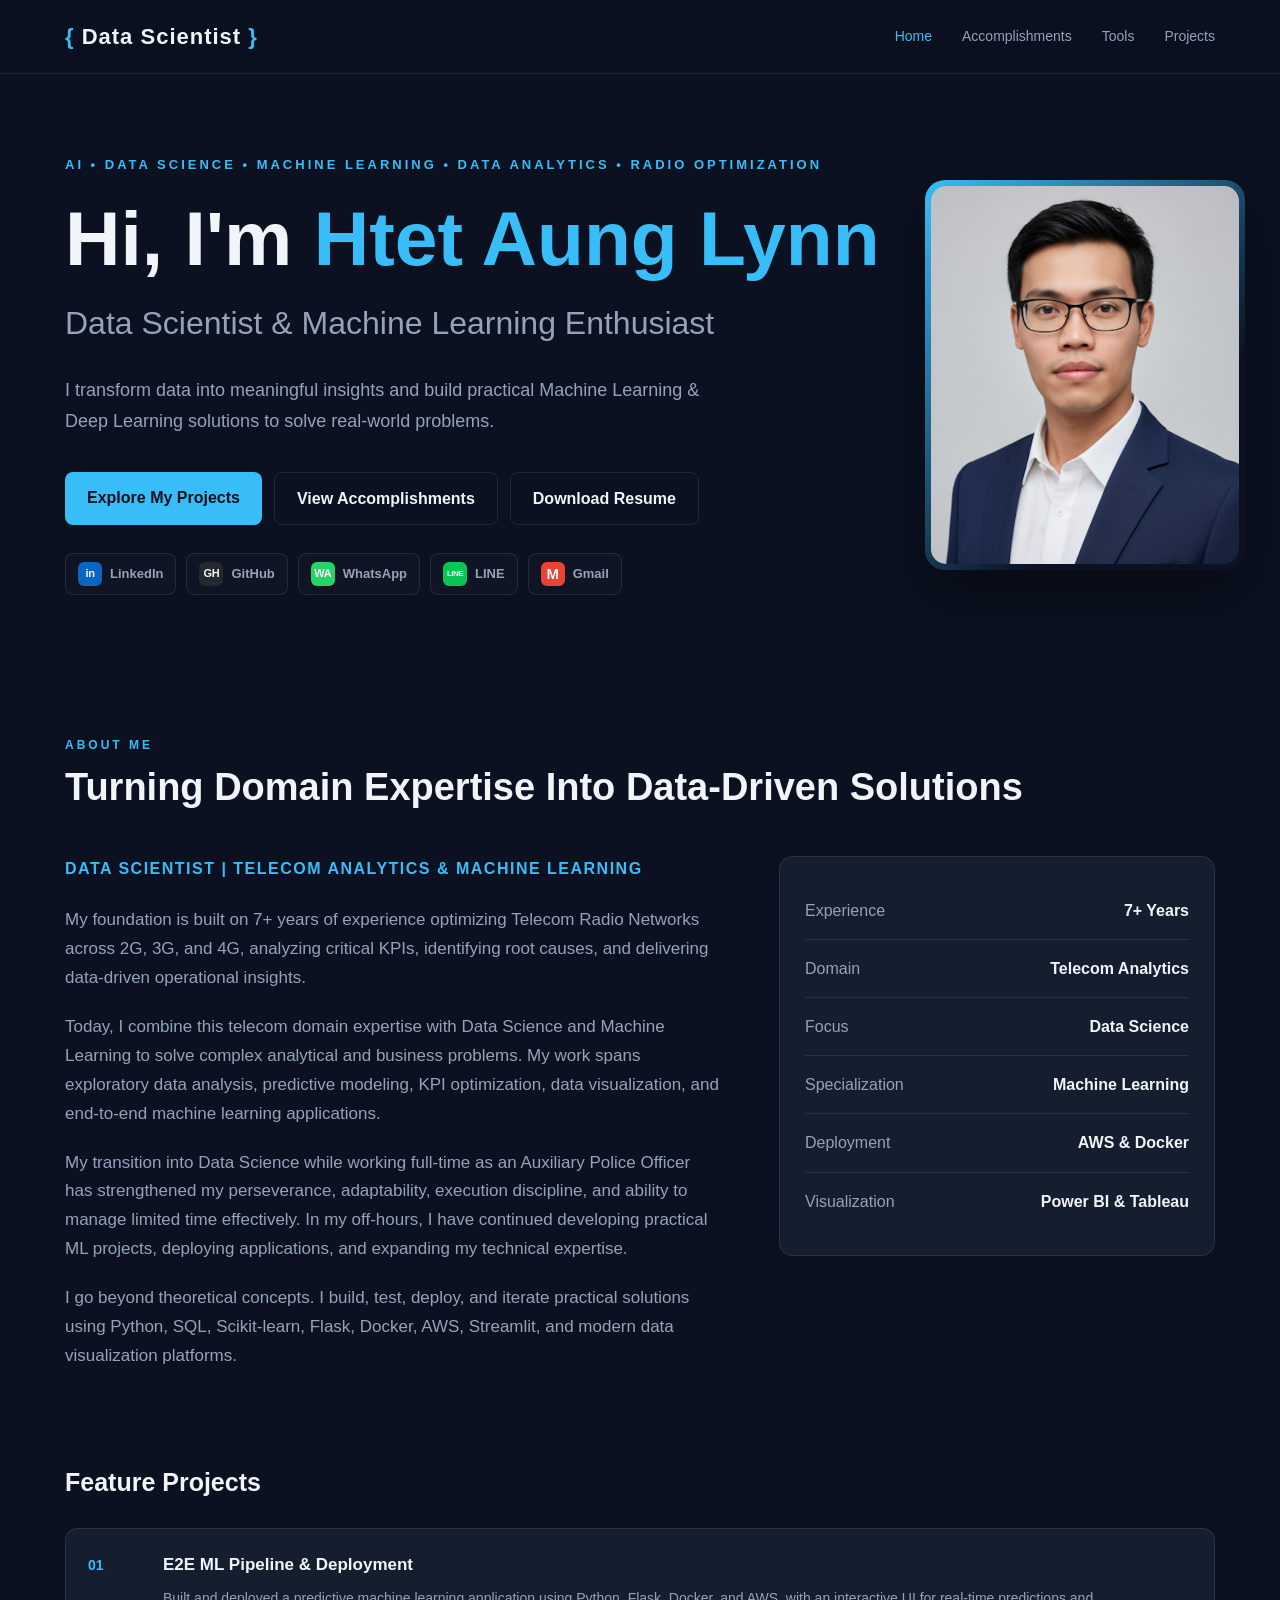
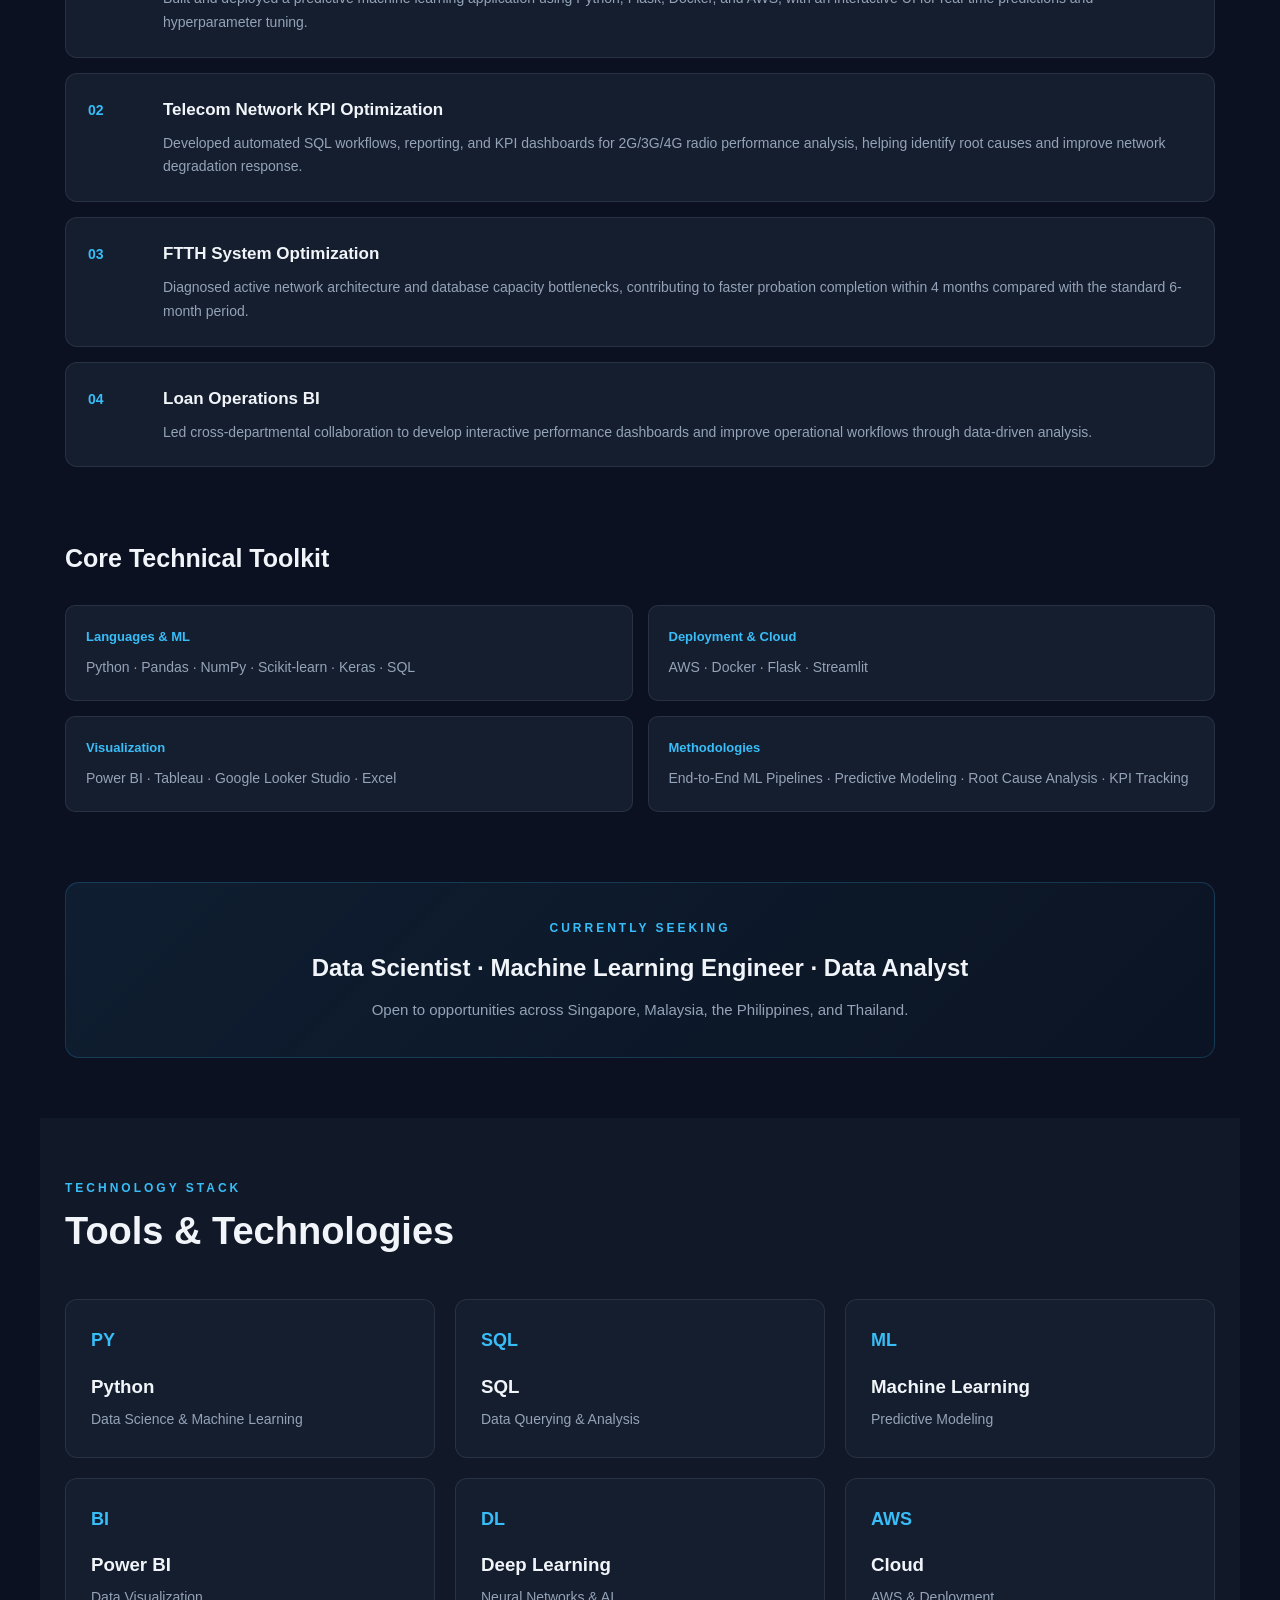
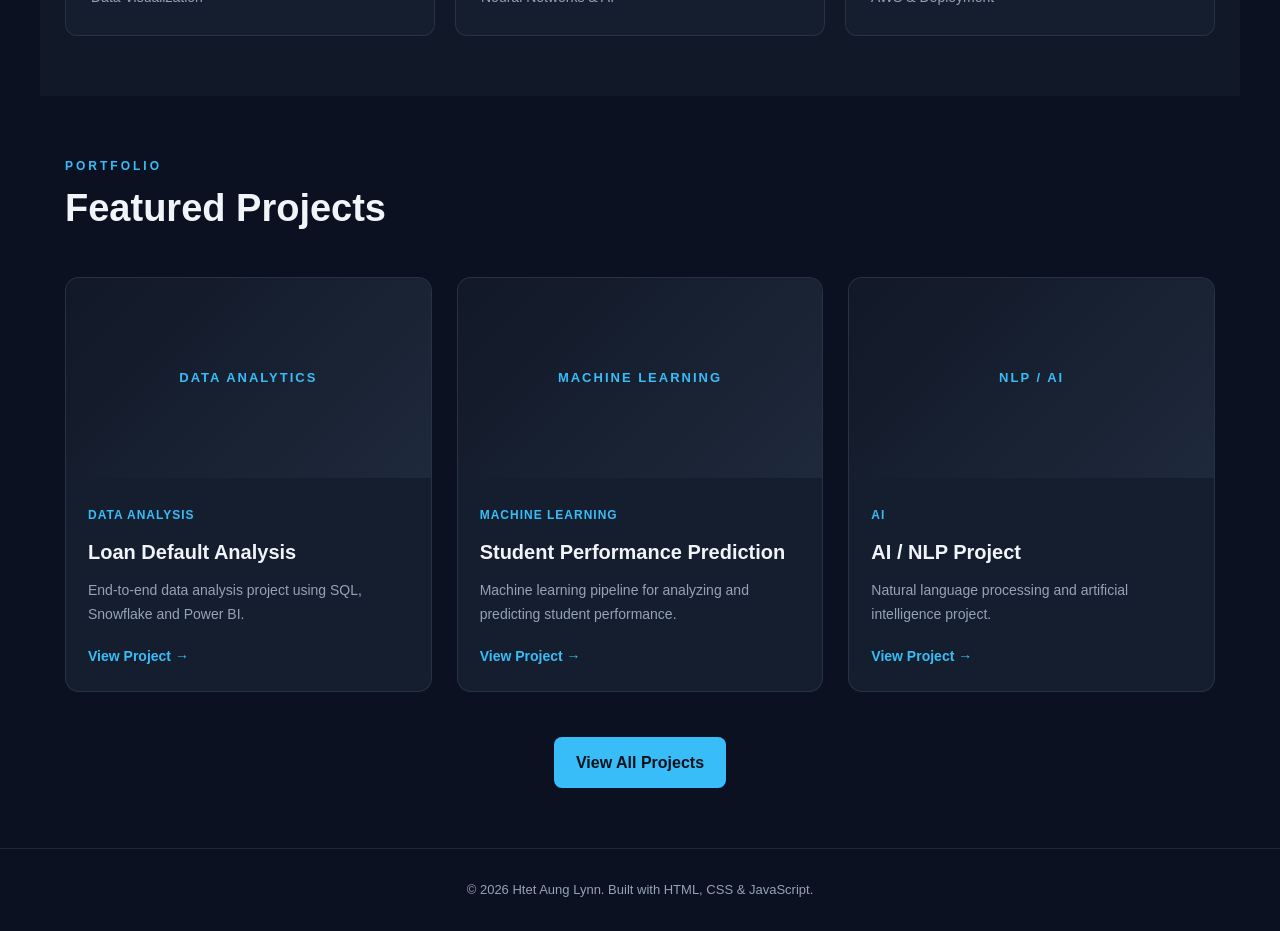
==== commit f9403aac: "updated" ====
--- a/index.html
+++ b/index.html
@@ -1,8 +1,14 @@
 <!DOCTYPE html>
 <html lang="en">
+
 <head>
+
     <meta charset="UTF-8">
-    <meta name="viewport" content="width=device-width, initial-scale=1.0">
+
+    <meta
+        name="viewport"
+        content="width=device-width, initial-scale=1.0"
+    >
 
     <title>HTET AUNG LYNN | Data Scientist</title>
 
@@ -11,26 +17,56 @@
         content="Professional portfolio of a Data Scientist specializing in Data Analytics, Machine Learning, Deep Learning and AI."
     >
 
-    <link rel="stylesheet" href="css/style.css">
+    <link
+        rel="stylesheet"
+        href="css/style.css"
+    >
+
 </head>
 
+
 <body>
 
+
+<!-- ==============================
+     NAVBAR
+================================ -->
+
 <header class="navbar">
 
     <div class="nav-container">
 
-        <a href="index.html" class="logo">
+        <a
+            href="index.html"
+            class="logo"
+        >
             <span class="logo-bracket">{</span>
             Data Scientist
             <span class="logo-bracket">}</span>
         </a>
 
+
         <nav>
-            <a href="index.html" class="active">Home</a>
-            <a href="accomplishments.html">Accomplishments</a>
-            <a href="tools.html">Tools</a>
-            <a href="projects.html">Projects</a>
+
+            <a
+                href="index.html"
+                class="active"
+            >
+                Home
+            </a>
+
+            <a href="accomplishments.html">
+                Accomplishments
+            </a>
+
+            <a href="tools.html">
+                Tools
+            </a>
+
+            <a href="projects.html">
+                Projects
+            </a>
+
         </nav>
 
     </div>
@@ -38,123 +74,283 @@
 </header>
 
 
+
 <main>
 
-    <!-- HERO -->
-    <section class="hero">
-
-        <div class="hero-content">
-
-            <p class="hero-tag">
-                AI • DATA SCIENCE • MACHINE LEARNING • DATA ANALYTICS • RADIO OPTIMIZATION
-            </p>
-
-            <h1>
-                Hi, I'm <span>Htet Aung Lynn</span>
-            </h1>
-
-            <h2>
-                Data Scientist & Machine Learning Enthusiast
-            </h2>
-
-            <p class="hero-description">
-                I transform data into meaningful insights and build
-                practical Machine Learning & Deep Learning solutions
-                to solve real-world problems.
-            </p>
-
-            <div class="hero-buttons">
-
-                <a
-                    href="projects.html"
-                    class="btn primary-btn"
-                >
-                    Explore My Projects
-                </a>
-
-                <a
-                    href="accomplishments.html"
-                    class="btn secondary-btn"
-                >
-                    View Accomplishments
-                </a>
-
-                <a
-                    href="assets/Resume_Htet Aung Lynn.pdf"
-                    class="btn secondary-btn"
-                    download
-                >
-                    Download Resume
-                </a>
-
-            </div>
-
-        </div>
-
-
-        <!-- PROFILE PHOTO -->
-
-        <div class="hero-photo">
-
-            <div class="photo-frame">
-
-                <img
-                    src="assets/images/Profile.png"
-                    alt="Htet Aung Lynn - Data Scientist"
-                >
-
-            </div>
-
-        </div>
-
-    </section>
-
-
-    <!-- ABOUT -->
+
+<!-- ==============================
+     HERO
+================================ -->
+
+<section class="hero">
+
+
+    <div class="hero-content">
+
+
+        <p class="hero-tag">
+            AI • DATA SCIENCE • MACHINE LEARNING •
+            DATA ANALYTICS • RADIO OPTIMIZATION
+        </p>
+
+
+        <h1>
+            Hi, I'm <span>Htet Aung Lynn</span>
+        </h1>
+
+
+        <h2>
+            Data Scientist & Machine Learning Enthusiast
+        </h2>
+
+
+        <p class="hero-description">
+            I transform data into meaningful insights and build
+            practical Machine Learning & Deep Learning solutions
+            to solve real-world problems.
+        </p>
+
+
+        <!-- MAIN HERO BUTTONS -->
+
+        <div class="hero-buttons">
+
+
+            <a
+                href="projects.html"
+                class="btn primary-btn"
+            >
+                Explore My Projects
+            </a>
+
+
+            <a
+                href="accomplishments.html"
+                class="btn secondary-btn"
+            >
+                View Accomplishments
+            </a>
+
+
+            <a
+                href="assets/Resume_Htet Aung Lynn.pdf"
+                class="btn secondary-btn"
+                download
+            >
+                Download Resume
+            </a>
+
+
+        </div>
+
+
+        <!-- ==============================
+             SOCIAL & CONTACT LINKS
+        ================================= -->
+
+        <div class="social-links">
+
+
+            <!-- LINKEDIN -->
+
+            <a
+                href="https://www.linkedin.com/in/htetaglynn"
+                class="social-link"
+                target="_blank"
+                rel="noopener noreferrer"
+                aria-label="LinkedIn"
+            >
+
+                <span class="social-logo linkedin-logo">
+                    in
+                </span>
+
+                <span>
+                    LinkedIn
+                </span>
+
+            </a>
+
+
+
+            <!-- GITHUB -->
+
+            <a
+                href="https://github.com/htetaunglynn94/Portfolio-Projects.git"
+                class="social-link"
+                target="_blank"
+                rel="noopener noreferrer"
+                aria-label="GitHub"
+            >
+
+                <span class="social-logo github-logo">
+                    GH
+                </span>
+
+                <span>
+                    GitHub
+                </span>
+
+            </a>
+
+
+
+            <!-- WHATSAPP -->
+
+            <a
+                href="https://wa.me/+6593426721"
+                class="social-link"
+                target="_blank"
+                rel="noopener noreferrer"
+                aria-label="WhatsApp"
+            >
+
+                <span class="social-logo whatsapp-logo">
+                    WA
+                </span>
+
+                <span>
+                    WhatsApp
+                </span>
+
+            </a>
+
+
+
+            <!-- LINE -->
+
+            <a
+                href="https://line.me/ti/p/hwRaDrq8yl"
+                class="social-link"
+                target="_blank"
+                rel="noopener noreferrer"
+                aria-label="LINE"
+            >
+
+                <span class="social-logo line-logo">
+                    LINE
+                </span>
+
+                <span>
+                    LINE
+                </span>
+
+            </a>
+
+
+
+            <!-- GMAIL -->
+
+            <a
+                href="mailto:htetaunglynn.datascientist@gmail.com"
+                class="social-link"
+                aria-label="Gmail"
+            >
+
+                <span class="social-logo gmail-logo">
+                    M
+                </span>
+
+                <span>
+                    Gmail
+                </span>
+
+            </a>
+
+
+        </div>
+
+
+    </div>
+
+
+
+    <!-- ==============================
+         PROFILE PHOTO
+    ================================= -->
+
+    <div class="hero-photo">
+
+        <div class="photo-frame">
+
+            <img
+                src="assets/images/Profile.png"
+                alt="Htet Aung Lynn - Data Scientist"
+            >
+
+        </div>
+
+    </div>
+
+
+</section>
+
+
+
+<!-- ==============================
+     ABOUT
+================================ -->
 
 <section class="section">
 
+
     <div class="section-heading">
+
 
         <p class="section-label">
             ABOUT ME
         </p>
+
 
         <h2>
             Turning Domain Expertise Into
             <span>Data-Driven Solutions</span>
         </h2>
 
-    </div>
+
+    </div>
+
 
 
     <div class="about-grid">
 
+
         <div class="about-text">
 
+
             <h3 class="about-title">
+
                 DATA SCIENTIST |
                 TELECOM ANALYTICS & MACHINE LEARNING
+
             </h3>
 
+
             <p>
+
                 My foundation is built on 7+ years of experience
                 optimizing Telecom Radio Networks across 2G, 3G,
                 and 4G, analyzing critical KPIs, identifying root
                 causes, and delivering data-driven operational
                 insights.
+
             </p>
 
+
             <p>
+
                 Today, I combine this telecom domain expertise with
                 Data Science and Machine Learning to solve complex
                 analytical and business problems. My work spans
                 exploratory data analysis, predictive modeling,
                 KPI optimization, data visualization, and
                 end-to-end machine learning applications.
+
             </p>
 
+
             <p>
+
                 My transition into Data Science while working
                 full-time as an Auxiliary Police Officer has
                 strengthened my perseverance, adaptability,
@@ -162,181 +358,296 @@
                 time effectively. In my off-hours, I have continued
                 developing practical ML projects, deploying
                 applications, and expanding my technical expertise.
+
             </p>
 
+
             <p>
+
                 I go beyond theoretical concepts. I build,
                 test, deploy, and iterate practical solutions using
                 Python, SQL, Scikit-learn, Flask, Docker, AWS,
                 Streamlit, and modern data visualization platforms.
+
             </p>
 
-        </div>
+
+        </div>
+
 
 
         <div class="about-card">
 
+
             <div class="info-item">
-                <span>Experience</span>
-                <strong>7+ Years</strong>
-            </div>
+
+                <span>
+                    Experience
+                </span>
+
+                <strong>
+                    7+ Years
+                </strong>
+
+            </div>
+
 
             <div class="info-item">
-                <span>Domain</span>
-                <strong>Telecom Analytics</strong>
-            </div>
+
+                <span>
+                    Domain
+                </span>
+
+                <strong>
+                    Telecom Analytics
+                </strong>
+
+            </div>
+
 
             <div class="info-item">
-                <span>Focus</span>
-                <strong>Data Science</strong>
-            </div>
+
+                <span>
+                    Focus
+                </span>
+
+                <strong>
+                    Data Science
+                </strong>
+
+            </div>
+
 
             <div class="info-item">
-                <span>Specialization</span>
-                <strong>Machine Learning</strong>
-            </div>
+
+                <span>
+                    Specialization
+                </span>
+
+                <strong>
+                    Machine Learning
+                </strong>
+
+            </div>
+
 
             <div class="info-item">
-                <span>Deployment</span>
-                <strong>AWS & Docker</strong>
-            </div>
+
+                <span>
+                    Deployment
+                </span>
+
+                <strong>
+                    AWS & Docker
+                </strong>
+
+            </div>
+
 
             <div class="info-item">
-                <span>Visualization</span>
-                <strong>Power BI & Tableau</strong>
-            </div>
-
-        </div>
-
-    </div>
-
-
-    <!-- FEATURE PROJECTS -->
+
+                <span>
+                    Visualization
+                </span>
+
+                <strong>
+                    Power BI & Tableau
+                </strong>
+
+            </div>
+
+
+        </div>
+
+
+    </div>
+
+
+
+    <!-- ==============================
+         FEATURE PROJECTS
+    ================================= -->
 
     <div class="about-features">
+
 
         <h3>
             Feature Projects
         </h3>
 
+
         <div class="feature-project-list">
 
+
+            <!-- PROJECT 01 -->
+
             <div class="feature-project">
+
 
                 <span class="feature-number">
                     01
                 </span>
 
+
                 <div>
+
 
                     <h4>
                         E2E ML Pipeline & Deployment
                     </h4>
 
+
                     <p>
+
                         Built and deployed a predictive machine
                         learning application using Python, Flask,
                         Docker, and AWS, with an interactive UI for
                         real-time predictions and hyperparameter
                         tuning.
+
                     </p>
 
+
                 </div>
 
-            </div>
-
+
+            </div>
+
+
+
+            <!-- PROJECT 02 -->
 
             <div class="feature-project">
+
 
                 <span class="feature-number">
                     02
                 </span>
 
+
                 <div>
+
 
                     <h4>
                         Telecom Network KPI Optimization
                     </h4>
 
+
                     <p>
+
                         Developed automated SQL workflows,
                         reporting, and KPI dashboards for 2G/3G/4G
                         radio performance analysis, helping identify
                         root causes and improve network degradation
                         response.
+
                     </p>
 
+
                 </div>
 
-            </div>
-
+
+            </div>
+
+
+
+            <!-- PROJECT 03 -->
 
             <div class="feature-project">
+
 
                 <span class="feature-number">
                     03
                 </span>
 
+
                 <div>
+
 
                     <h4>
                         FTTH System Optimization
                     </h4>
 
+
                     <p>
+
                         Diagnosed active network architecture and
                         database capacity bottlenecks, contributing
                         to faster probation completion within
                         4 months compared with the standard 6-month
                         period.
+
                     </p>
 
+
                 </div>
 
-            </div>
-
+
+            </div>
+
+
+
+            <!-- PROJECT 04 -->
 
             <div class="feature-project">
+
 
                 <span class="feature-number">
                     04
                 </span>
 
+
                 <div>
+
 
                     <h4>
                         Loan Operations BI
                     </h4>
 
+
                     <p>
+
                         Led cross-departmental collaboration to
                         develop interactive performance dashboards
                         and improve operational workflows through
                         data-driven analysis.
+
                     </p>
 
+
                 </div>
 
-            </div>
-
-        </div>
-
-    </div>
-
-
-    <!-- TECHNICAL TOOLKIT -->
+
+            </div>
+
+
+        </div>
+
+
+    </div>
+
+
+
+    <!-- ==============================
+         TECHNICAL TOOLKIT
+    ================================= -->
 
     <div class="toolkit-section">
+
 
         <h3>
             Core Technical Toolkit
         </h3>
 
+
         <div class="toolkit-grid">
 
+
             <div class="toolkit-item">
 
-                <span>Languages & ML</span>
+                <span>
+                    Languages & ML
+                </span>
 
                 <p>
                     Python · Pandas · NumPy ·
@@ -346,9 +657,12 @@
             </div>
 
 
+
             <div class="toolkit-item">
 
-                <span>Deployment & Cloud</span>
+                <span>
+                    Deployment & Cloud
+                </span>
 
                 <p>
                     AWS · Docker · Flask · Streamlit
@@ -357,9 +671,12 @@
             </div>
 
 
+
             <div class="toolkit-item">
 
-                <span>Visualization</span>
+                <span>
+                    Visualization
+                </span>
 
                 <p>
                     Power BI · Tableau ·
@@ -369,9 +686,12 @@
             </div>
 
 
+
             <div class="toolkit-item">
 
-                <span>Methodologies</span>
+                <span>
+                    Methodologies
+                </span>
 
                 <p>
                     End-to-End ML Pipelines ·
@@ -381,229 +701,391 @@
 
             </div>
 
-        </div>
-
-    </div>
-
-
-    <!-- CAREER OBJECTIVE -->
+
+        </div>
+
+
+    </div>
+
+
+
+    <!-- ==============================
+         CAREER OBJECTIVE
+    ================================= -->
 
     <div class="career-objective">
+
 
         <p class="section-label">
             CURRENTLY SEEKING
         </p>
 
+
         <h3>
+
             Data Scientist · Machine Learning Engineer ·
             Data Analyst
+
         </h3>
 
+
         <p>
+
             Open to opportunities across Singapore, Malaysia,
             the Philippines, and Thailand.
+
         </p>
 
-    </div>
+
+    </div>
+
 
 </section>
 
 
-    <!-- SKILLS -->
-
-    <section class="section skills-section">
-
-        <div class="section-heading">
-
-            <p class="section-label">
-                TECHNOLOGY STACK
+
+<!-- ==============================
+     SKILLS
+================================ -->
+
+<section class="section skills-section">
+
+
+    <div class="section-heading">
+
+
+        <p class="section-label">
+            TECHNOLOGY STACK
+        </p>
+
+
+        <h2>
+            Tools & <span>Technologies</span>
+        </h2>
+
+
+    </div>
+
+
+
+    <div class="skills-grid">
+
+
+        <div class="skill-card">
+
+            <div class="skill-icon">
+                PY
+            </div>
+
+            <h3>
+                Python
+            </h3>
+
+            <p>
+                Data Science & Machine Learning
             </p>
 
-            <h2>
-                Tools & <span>Technologies</span>
-            </h2>
-
-        </div>
-
-
-        <div class="skills-grid">
-
-            <div class="skill-card">
-                <div class="skill-icon">PY</div>
-                <h3>Python</h3>
-                <p>Data Science & Machine Learning</p>
-            </div>
-
-            <div class="skill-card">
-                <div class="skill-icon">SQL</div>
-                <h3>SQL</h3>
-                <p>Data Querying & Analysis</p>
-            </div>
-
-            <div class="skill-card">
-                <div class="skill-icon">ML</div>
-                <h3>Machine Learning</h3>
-                <p>Predictive Modeling</p>
-            </div>
-
-            <div class="skill-card">
-                <div class="skill-icon">BI</div>
-                <h3>Power BI</h3>
-                <p>Data Visualization</p>
-            </div>
-
-            <div class="skill-card">
-                <div class="skill-icon">DL</div>
-                <h3>Deep Learning</h3>
-                <p>Neural Networks & AI</p>
-            </div>
-
-            <div class="skill-card">
-                <div class="skill-icon">AWS</div>
-                <h3>Cloud</h3>
-                <p>AWS & Deployment</p>
-            </div>
-
-        </div>
-
-    </section>
-
-
-    <!-- FEATURED PROJECTS -->
-
-    <section class="section">
-
-        <div class="section-heading">
-
-            <p class="section-label">
-                PORTFOLIO
+        </div>
+
+
+
+        <div class="skill-card">
+
+            <div class="skill-icon">
+                SQL
+            </div>
+
+            <h3>
+                SQL
+            </h3>
+
+            <p>
+                Data Querying & Analysis
             </p>
 
-            <h2>
-                Featured <span>Projects</span>
-            </h2>
-
-        </div>
-
-
-        <div class="project-preview-grid">
-
-            <article class="project-card">
-
-                <div class="project-image">
-                    DATA ANALYTICS
-                </div>
-
-                <div class="project-content">
-
-                    <span class="project-category">
-                        Data Analysis
-                    </span>
-
-                    <h3>
-                        Loan Default Analysis
-                    </h3>
-
-                    <p>
-                        End-to-end data analysis project using
-                        SQL, Snowflake and Power BI.
-                    </p>
-
-                    <a href="projects.html">
-                        View Project →
-                    </a>
-
-                </div>
-
-            </article>
-
-
-            <article class="project-card">
-
-                <div class="project-image">
-                    MACHINE LEARNING
-                </div>
-
-                <div class="project-content">
-
-                    <span class="project-category">
-                        Machine Learning
-                    </span>
-
-                    <h3>
-                        Student Performance Prediction
-                    </h3>
-
-                    <p>
-                        Machine learning pipeline for analyzing
-                        and predicting student performance.
-                    </p>
-
-                    <a href="projects.html">
-                        View Project →
-                    </a>
-
-                </div>
-
-            </article>
-
-
-            <article class="project-card">
-
-                <div class="project-image">
-                    NLP / AI
-                </div>
-
-                <div class="project-content">
-
-                    <span class="project-category">
-                        AI
-                    </span>
-
-                    <h3>
-                        AI / NLP Project
-                    </h3>
-
-                    <p>
-                        Natural language processing and
-                        artificial intelligence project.
-                    </p>
-
-                    <a href="projects.html">
-                        View Project →
-                    </a>
-
-                </div>
-
-            </article>
-
-        </div>
-
-
-        <div class="center-button">
-
-            <a href="projects.html" class="btn primary-btn">
-                View All Projects
-            </a>
-
-        </div>
-
-    </section>
+        </div>
+
+
+
+        <div class="skill-card">
+
+            <div class="skill-icon">
+                ML
+            </div>
+
+            <h3>
+                Machine Learning
+            </h3>
+
+            <p>
+                Predictive Modeling
+            </p>
+
+        </div>
+
+
+
+        <div class="skill-card">
+
+            <div class="skill-icon">
+                BI
+            </div>
+
+            <h3>
+                Power BI
+            </h3>
+
+            <p>
+                Data Visualization
+            </p>
+
+        </div>
+
+
+
+        <div class="skill-card">
+
+            <div class="skill-icon">
+                DL
+            </div>
+
+            <h3>
+                Deep Learning
+            </h3>
+
+            <p>
+                Neural Networks & AI
+            </p>
+
+        </div>
+
+
+
+        <div class="skill-card">
+
+            <div class="skill-icon">
+                AWS
+            </div>
+
+            <h3>
+                Cloud
+            </h3>
+
+            <p>
+                AWS & Deployment
+            </p>
+
+        </div>
+
+
+    </div>
+
+
+</section>
+
+
+
+<!-- ==============================
+     FEATURED PROJECTS
+================================ -->
+
+<section class="section">
+
+
+    <div class="section-heading">
+
+
+        <p class="section-label">
+            PORTFOLIO
+        </p>
+
+
+        <h2>
+            Featured <span>Projects</span>
+        </h2>
+
+
+    </div>
+
+
+
+    <div class="project-preview-grid">
+
+
+        <!-- PROJECT 01 -->
+
+        <article class="project-card">
+
+
+            <div class="project-image">
+                DATA ANALYTICS
+            </div>
+
+
+            <div class="project-content">
+
+
+                <span class="project-category">
+                    Data Analysis
+                </span>
+
+
+                <h3>
+                    Loan Default Analysis
+                </h3>
+
+
+                <p>
+
+                    End-to-end data analysis project using
+                    SQL, Snowflake and Power BI.
+
+                </p>
+
+
+                <a href="projects.html">
+                    View Project →
+                </a>
+
+
+            </div>
+
+
+        </article>
+
+
+
+        <!-- PROJECT 02 -->
+
+        <article class="project-card">
+
+
+            <div class="project-image">
+                MACHINE LEARNING
+            </div>
+
+
+            <div class="project-content">
+
+
+                <span class="project-category">
+                    Machine Learning
+                </span>
+
+
+                <h3>
+                    Student Performance Prediction
+                </h3>
+
+
+                <p>
+
+                    Machine learning pipeline for analyzing
+                    and predicting student performance.
+
+                </p>
+
+
+                <a href="projects.html">
+                    View Project →
+                </a>
+
+
+            </div>
+
+
+        </article>
+
+
+
+        <!-- PROJECT 03 -->
+
+        <article class="project-card">
+
+
+            <div class="project-image">
+                NLP / AI
+            </div>
+
+
+            <div class="project-content">
+
+
+                <span class="project-category">
+                    AI
+                </span>
+
+
+                <h3>
+                    AI / NLP Project
+                </h3>
+
+
+                <p>
+
+                    Natural language processing and
+                    artificial intelligence project.
+
+                </p>
+
+
+                <a href="projects.html">
+                    View Project →
+                </a>
+
+
+            </div>
+
+
+        </article>
+
+
+    </div>
+
+
+
+    <div class="center-button">
+
+
+        <a
+            href="projects.html"
+            class="btn primary-btn"
+        >
+            View All Projects
+        </a>
+
+
+    </div>
+
+
+</section>
+
 
 </main>
 
 
+
+<!-- ==============================
+     FOOTER
+================================ -->
+
 <footer>
 
     <p>
-        © <span id="year"></span> Your Name.
+
+        © <span id="year"></span>
+        Htet Aung Lynn.
         Built with HTML, CSS & JavaScript.
+
     </p>
 
 </footer>
 
 
+
 <script src="js/script.js"></script>
 
+
 </body>
+
 </html>
--- a/css/style.css
+++ b/css/style.css
@@ -294,6 +294,82 @@
 
 
 /* ==============================
+   SOCIAL / CONTACT LINKS
+================================ */
+
+.social-links {
+    display: flex;
+    align-items: center;
+    gap: 10px;
+    margin-top: 28px;
+    flex-wrap: wrap;
+}
+
+.social-link {
+    display: inline-flex;
+    align-items: center;
+    gap: 8px;
+    padding: 8px 12px;
+    border: 1px solid var(--border);
+    border-radius: 8px;
+    background: rgba(255, 255, 255, 0.02);
+    color: var(--text-secondary);
+    text-decoration: none;
+    font-size: 13px;
+    font-weight: 600;
+    transition:
+        transform 0.3s,
+        border-color 0.3s,
+        color 0.3s,
+        background 0.3s;
+}
+
+.social-link:hover {
+    color: var(--text);
+    border-color: var(--accent);
+    background: rgba(56, 189, 248, 0.06);
+    transform: translateY(-3px);
+}
+
+.social-logo {
+    width: 24px;
+    height: 24px;
+    display: flex;
+    align-items: center;
+    justify-content: center;
+    border-radius: 6px;
+    font-size: 11px;
+    font-weight: 800;
+    letter-spacing: -0.3px;
+    flex-shrink: 0;
+    color: var(--text);
+}
+
+.linkedin-logo {
+    background: #0a66c2;
+}
+
+.github-logo {
+    background: #24292f;
+}
+
+.whatsapp-logo {
+    background: #25d366;
+}
+
+.line-logo {
+    background: #06c755;
+    font-size: 8px;
+    letter-spacing: -0.5px;
+}
+
+.gmail-logo {
+    background: #ea4335;
+    font-size: 15px;
+}
+
+
+/* ==============================
    SECTIONS
 ================================ */
 
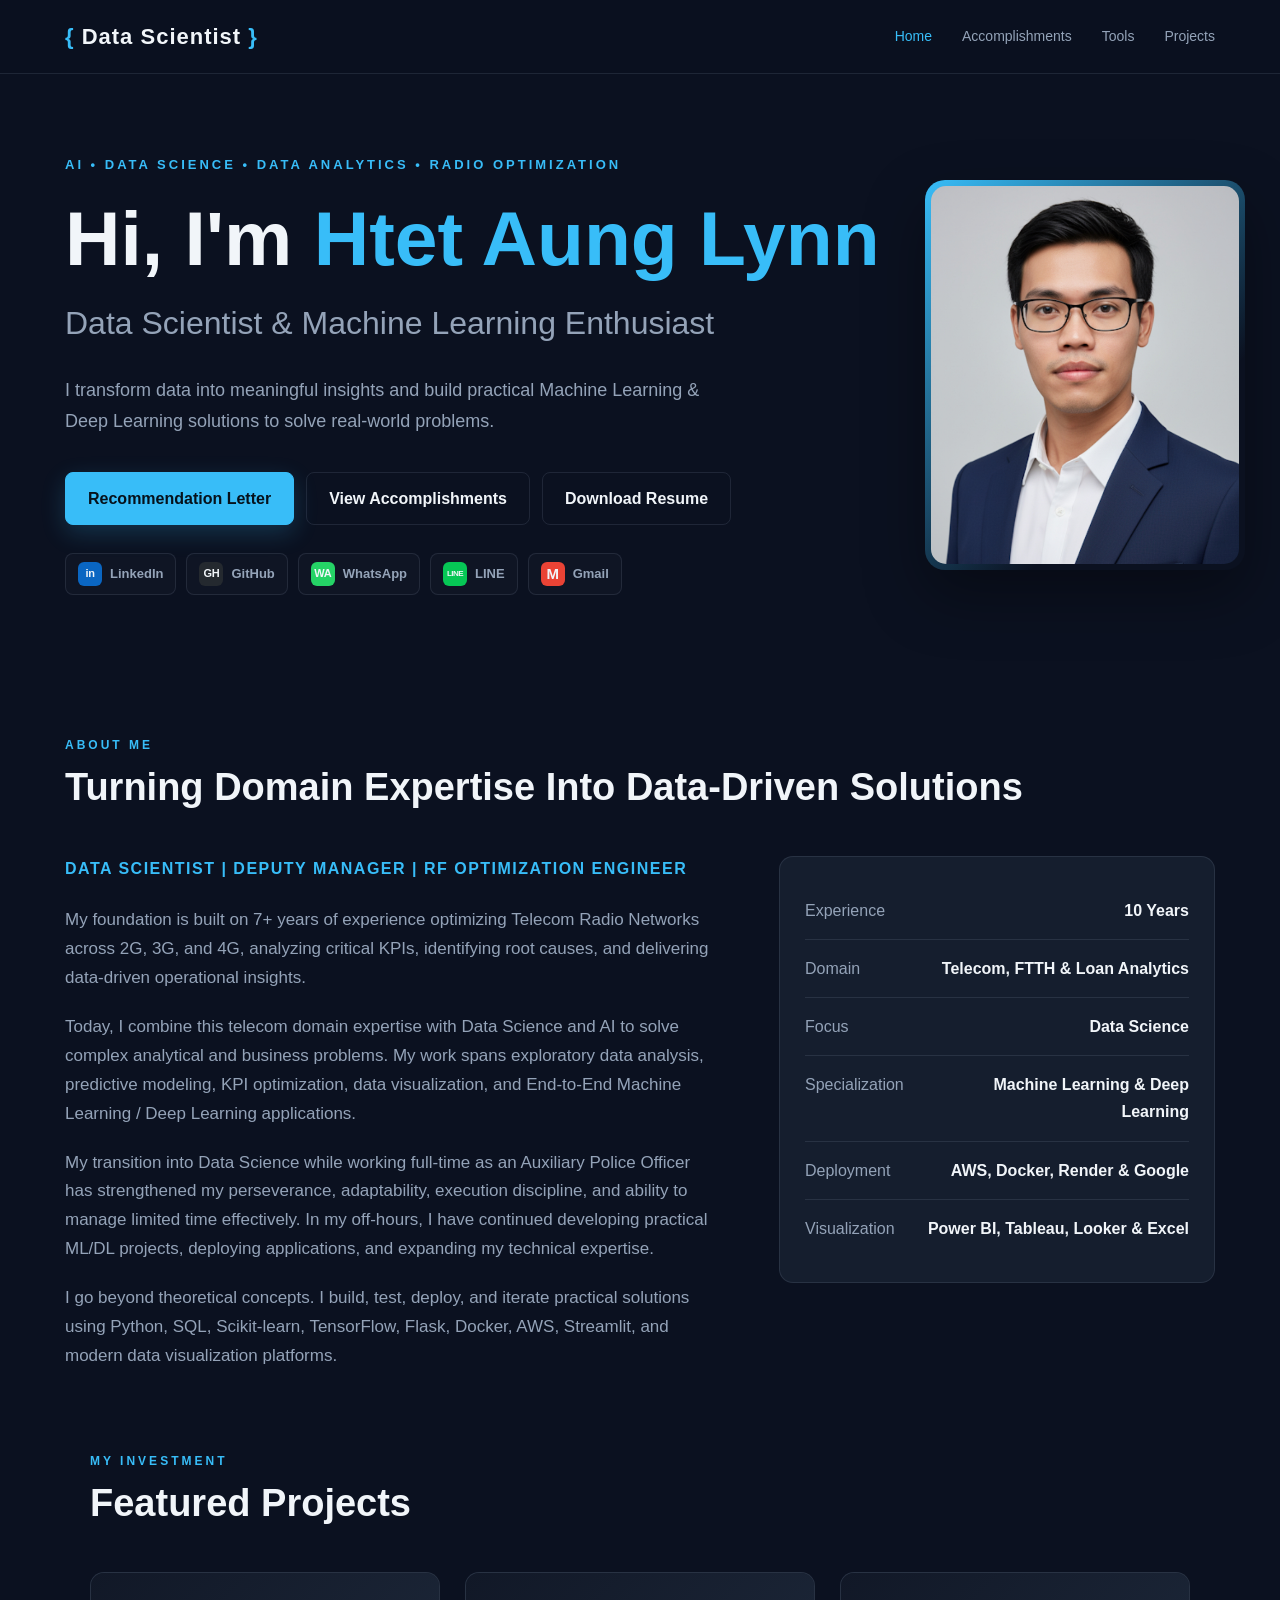
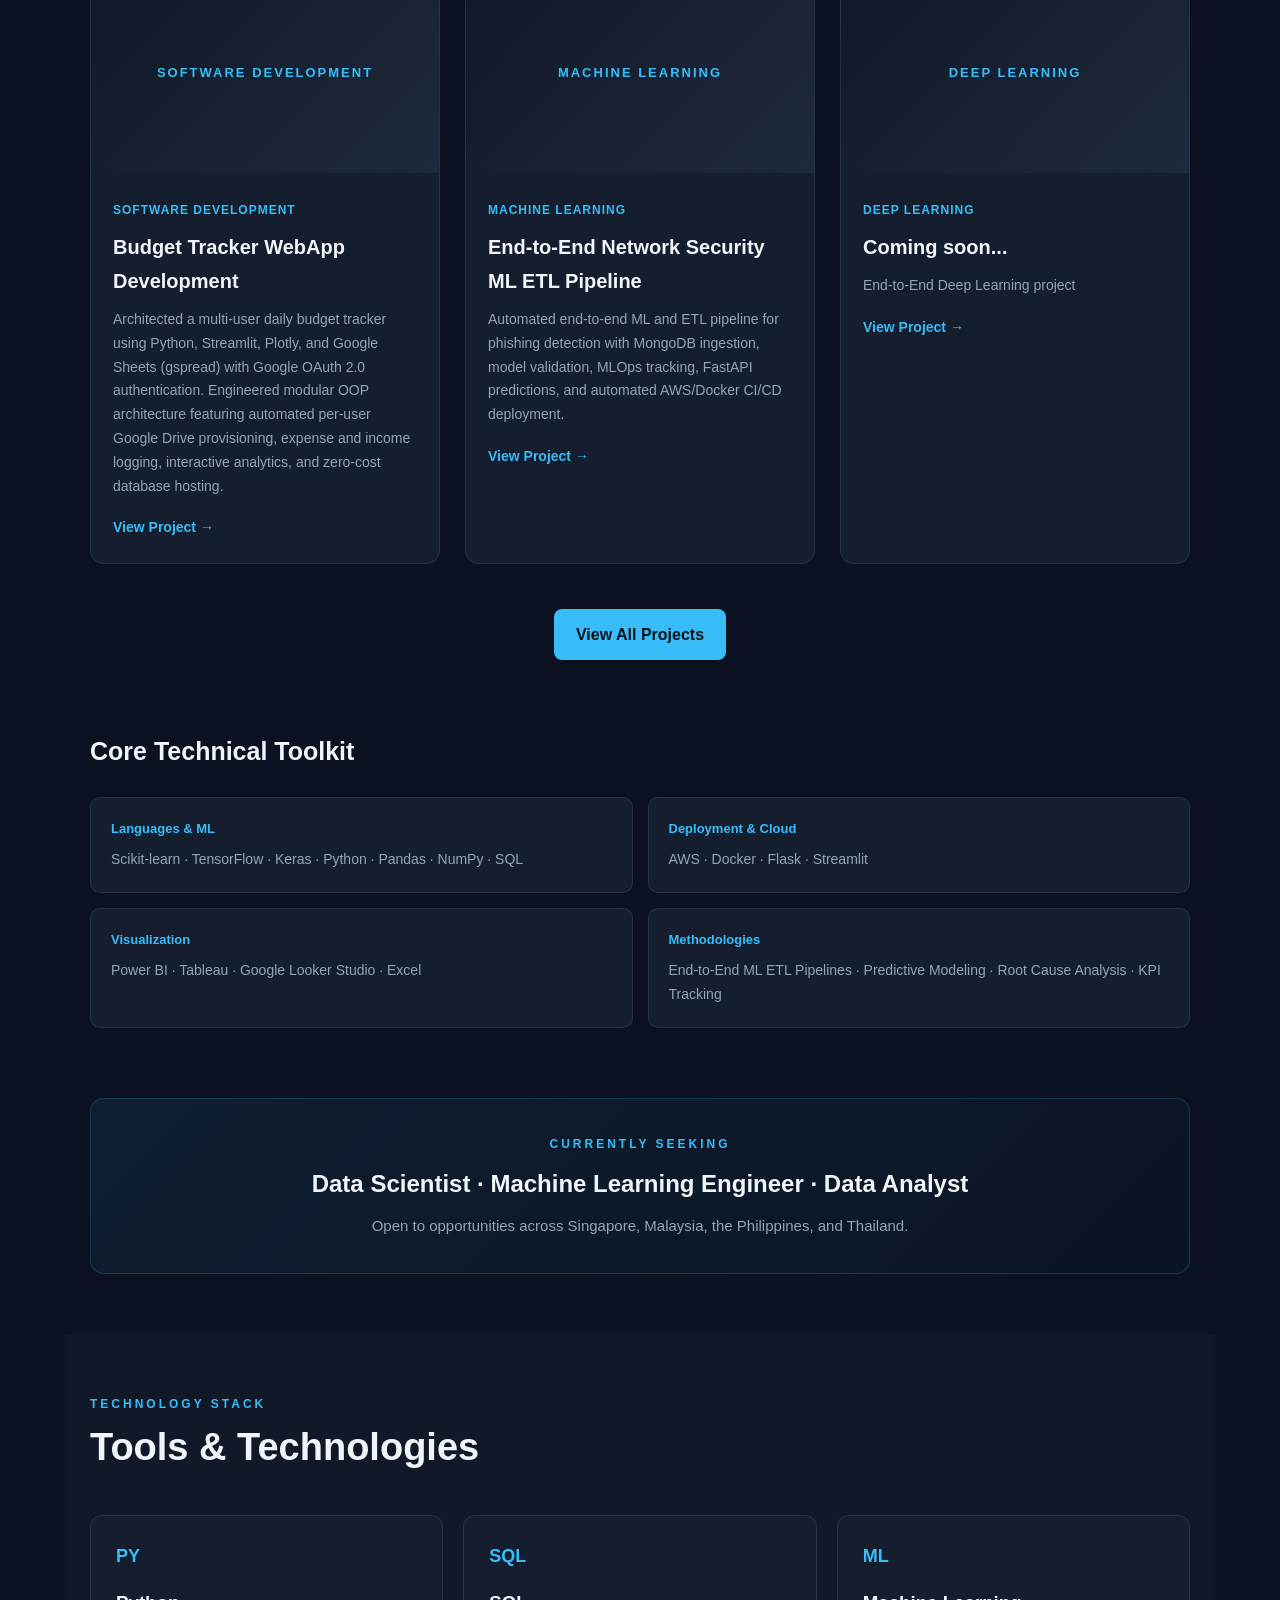
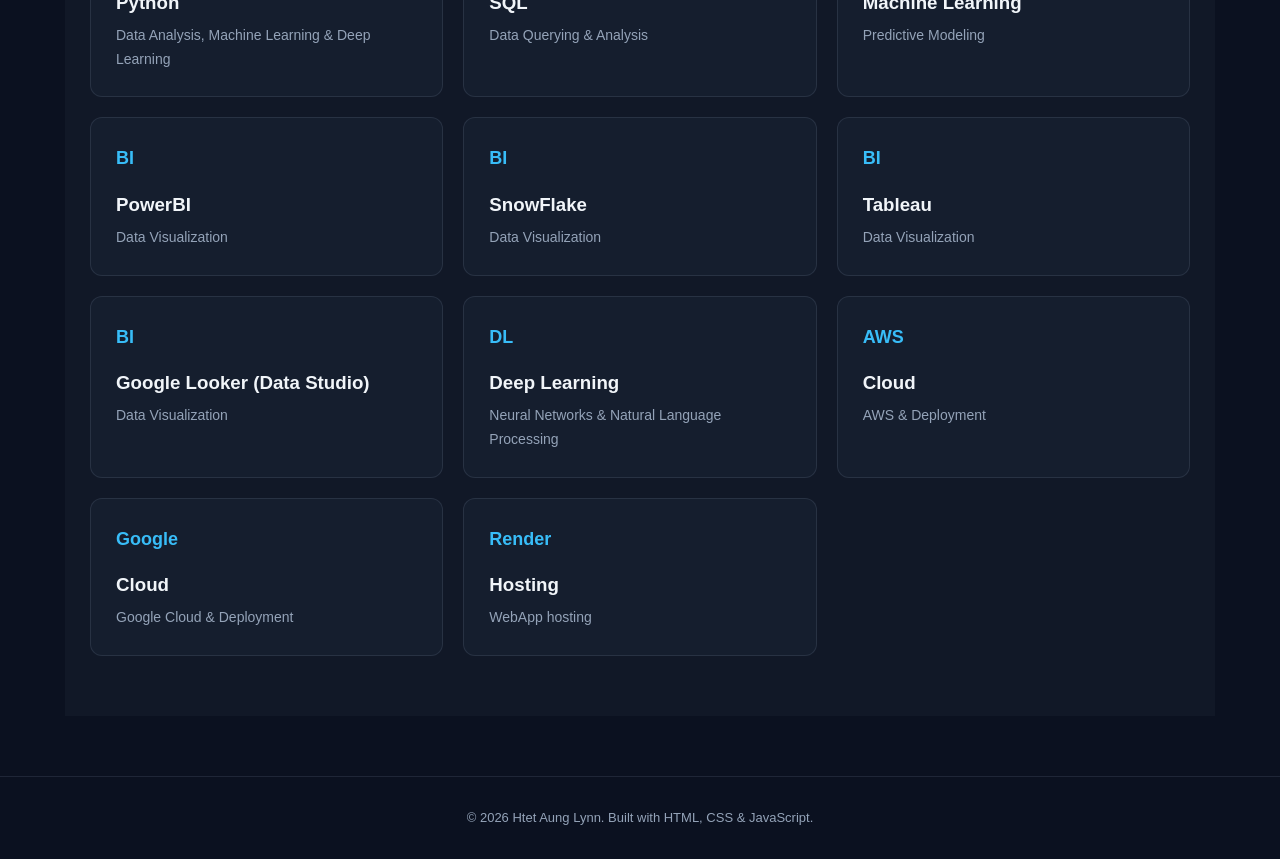
==== commit a2115359: "updated" ====
--- a/index.html
+++ b/index.html
@@ -10,7 +10,7 @@
         content="width=device-width, initial-scale=1.0"
     >
 
-    <title>HTET AUNG LYNN | Data Scientist</title>
+    <title>HOME</title>
 
     <meta
         name="description"
@@ -89,8 +89,8 @@
 
 
         <p class="hero-tag">
-            AI • DATA SCIENCE • MACHINE LEARNING •
-            DATA ANALYTICS • RADIO OPTIMIZATION
+            AI • DATA SCIENCE • DATA ANALYTICS
+             • RADIO OPTIMIZATION
         </p>
 
 
@@ -117,10 +117,11 @@
 
 
             <a
-                href="projects.html"
-                class="btn primary-btn"
+                href="assets/recommendation_letter.pdf"
+                class="btn recommendation-btn"
+                download
             >
-                Explore My Projects
+                Recommendation Letter
             </a>
 
 
@@ -286,7 +287,6 @@
 </section>
 
 
-
 <!-- ==============================
      ABOUT
 ================================ -->
@@ -320,8 +320,7 @@
 
             <h3 class="about-title">
 
-                DATA SCIENTIST |
-                TELECOM ANALYTICS & MACHINE LEARNING
+                DATA SCIENTIST | DEPUTY MANAGER | RF OPTIMIZATION ENGINEER
 
             </h3>
 
@@ -340,11 +339,11 @@
             <p>
 
                 Today, I combine this telecom domain expertise with
-                Data Science and Machine Learning to solve complex
+                Data Science and AI to solve complex
                 analytical and business problems. My work spans
                 exploratory data analysis, predictive modeling,
                 KPI optimization, data visualization, and
-                end-to-end machine learning applications.
+                End-to-End Machine Learning / Deep Learning applications.
 
             </p>
 
@@ -356,7 +355,7 @@
                 strengthened my perseverance, adaptability,
                 execution discipline, and ability to manage limited
                 time effectively. In my off-hours, I have continued
-                developing practical ML projects, deploying
+                developing practical ML/DL projects, deploying
                 applications, and expanding my technical expertise.
 
             </p>
@@ -366,7 +365,7 @@
 
                 I go beyond theoretical concepts. I build,
                 test, deploy, and iterate practical solutions using
-                Python, SQL, Scikit-learn, Flask, Docker, AWS,
+                Python, SQL, Scikit-learn, TensorFlow, Flask, Docker, AWS,
                 Streamlit, and modern data visualization platforms.
 
             </p>
@@ -386,7 +385,7 @@
                 </span>
 
                 <strong>
-                    7+ Years
+                    10 Years
                 </strong>
 
             </div>
@@ -399,7 +398,7 @@
                 </span>
 
                 <strong>
-                    Telecom Analytics
+                    Telecom, FTTH & Loan Analytics
                 </strong>
 
             </div>
@@ -425,7 +424,7 @@
                 </span>
 
                 <strong>
-                    Machine Learning
+                    Machine Learning & Deep Learning
                 </strong>
 
             </div>
@@ -438,7 +437,7 @@
                 </span>
 
                 <strong>
-                    AWS & Docker
+                    AWS, Docker, Render & Google
                 </strong>
 
             </div>
@@ -451,7 +450,7 @@
                 </span>
 
                 <strong>
-                    Power BI & Tableau
+                    Power BI, Tableau, Looker & Excel
                 </strong>
 
             </div>
@@ -461,427 +460,6 @@
 
 
     </div>
-
-
-
-    <!-- ==============================
-         FEATURE PROJECTS
-    ================================= -->
-
-    <div class="about-features">
-
-
-        <h3>
-            Feature Projects
-        </h3>
-
-
-        <div class="feature-project-list">
-
-
-            <!-- PROJECT 01 -->
-
-            <div class="feature-project">
-
-
-                <span class="feature-number">
-                    01
-                </span>
-
-
-                <div>
-
-
-                    <h4>
-                        E2E ML Pipeline & Deployment
-                    </h4>
-
-
-                    <p>
-
-                        Built and deployed a predictive machine
-                        learning application using Python, Flask,
-                        Docker, and AWS, with an interactive UI for
-                        real-time predictions and hyperparameter
-                        tuning.
-
-                    </p>
-
-
-                </div>
-
-
-            </div>
-
-
-
-            <!-- PROJECT 02 -->
-
-            <div class="feature-project">
-
-
-                <span class="feature-number">
-                    02
-                </span>
-
-
-                <div>
-
-
-                    <h4>
-                        Telecom Network KPI Optimization
-                    </h4>
-
-
-                    <p>
-
-                        Developed automated SQL workflows,
-                        reporting, and KPI dashboards for 2G/3G/4G
-                        radio performance analysis, helping identify
-                        root causes and improve network degradation
-                        response.
-
-                    </p>
-
-
-                </div>
-
-
-            </div>
-
-
-
-            <!-- PROJECT 03 -->
-
-            <div class="feature-project">
-
-
-                <span class="feature-number">
-                    03
-                </span>
-
-
-                <div>
-
-
-                    <h4>
-                        FTTH System Optimization
-                    </h4>
-
-
-                    <p>
-
-                        Diagnosed active network architecture and
-                        database capacity bottlenecks, contributing
-                        to faster probation completion within
-                        4 months compared with the standard 6-month
-                        period.
-
-                    </p>
-
-
-                </div>
-
-
-            </div>
-
-
-
-            <!-- PROJECT 04 -->
-
-            <div class="feature-project">
-
-
-                <span class="feature-number">
-                    04
-                </span>
-
-
-                <div>
-
-
-                    <h4>
-                        Loan Operations BI
-                    </h4>
-
-
-                    <p>
-
-                        Led cross-departmental collaboration to
-                        develop interactive performance dashboards
-                        and improve operational workflows through
-                        data-driven analysis.
-
-                    </p>
-
-
-                </div>
-
-
-            </div>
-
-
-        </div>
-
-
-    </div>
-
-
-
-    <!-- ==============================
-         TECHNICAL TOOLKIT
-    ================================= -->
-
-    <div class="toolkit-section">
-
-
-        <h3>
-            Core Technical Toolkit
-        </h3>
-
-
-        <div class="toolkit-grid">
-
-
-            <div class="toolkit-item">
-
-                <span>
-                    Languages & ML
-                </span>
-
-                <p>
-                    Python · Pandas · NumPy ·
-                    Scikit-learn · Keras · SQL
-                </p>
-
-            </div>
-
-
-
-            <div class="toolkit-item">
-
-                <span>
-                    Deployment & Cloud
-                </span>
-
-                <p>
-                    AWS · Docker · Flask · Streamlit
-                </p>
-
-            </div>
-
-
-
-            <div class="toolkit-item">
-
-                <span>
-                    Visualization
-                </span>
-
-                <p>
-                    Power BI · Tableau ·
-                    Google Looker Studio · Excel
-                </p>
-
-            </div>
-
-
-
-            <div class="toolkit-item">
-
-                <span>
-                    Methodologies
-                </span>
-
-                <p>
-                    End-to-End ML Pipelines ·
-                    Predictive Modeling ·
-                    Root Cause Analysis · KPI Tracking
-                </p>
-
-            </div>
-
-
-        </div>
-
-
-    </div>
-
-
-
-    <!-- ==============================
-         CAREER OBJECTIVE
-    ================================= -->
-
-    <div class="career-objective">
-
-
-        <p class="section-label">
-            CURRENTLY SEEKING
-        </p>
-
-
-        <h3>
-
-            Data Scientist · Machine Learning Engineer ·
-            Data Analyst
-
-        </h3>
-
-
-        <p>
-
-            Open to opportunities across Singapore, Malaysia,
-            the Philippines, and Thailand.
-
-        </p>
-
-
-    </div>
-
-
-</section>
-
-
-
-<!-- ==============================
-     SKILLS
-================================ -->
-
-<section class="section skills-section">
-
-
-    <div class="section-heading">
-
-
-        <p class="section-label">
-            TECHNOLOGY STACK
-        </p>
-
-
-        <h2>
-            Tools & <span>Technologies</span>
-        </h2>
-
-
-    </div>
-
-
-
-    <div class="skills-grid">
-
-
-        <div class="skill-card">
-
-            <div class="skill-icon">
-                PY
-            </div>
-
-            <h3>
-                Python
-            </h3>
-
-            <p>
-                Data Science & Machine Learning
-            </p>
-
-        </div>
-
-
-
-        <div class="skill-card">
-
-            <div class="skill-icon">
-                SQL
-            </div>
-
-            <h3>
-                SQL
-            </h3>
-
-            <p>
-                Data Querying & Analysis
-            </p>
-
-        </div>
-
-
-
-        <div class="skill-card">
-
-            <div class="skill-icon">
-                ML
-            </div>
-
-            <h3>
-                Machine Learning
-            </h3>
-
-            <p>
-                Predictive Modeling
-            </p>
-
-        </div>
-
-
-
-        <div class="skill-card">
-
-            <div class="skill-icon">
-                BI
-            </div>
-
-            <h3>
-                Power BI
-            </h3>
-
-            <p>
-                Data Visualization
-            </p>
-
-        </div>
-
-
-
-        <div class="skill-card">
-
-            <div class="skill-icon">
-                DL
-            </div>
-
-            <h3>
-                Deep Learning
-            </h3>
-
-            <p>
-                Neural Networks & AI
-            </p>
-
-        </div>
-
-
-
-        <div class="skill-card">
-
-            <div class="skill-icon">
-                AWS
-            </div>
-
-            <h3>
-                Cloud
-            </h3>
-
-            <p>
-                AWS & Deployment
-            </p>
-
-        </div>
-
-
-    </div>
-
-
-</section>
 
 
 
@@ -896,7 +474,7 @@
 
 
         <p class="section-label">
-            PORTFOLIO
+            MY INVESTMENT
         </p>
 
 
@@ -918,7 +496,7 @@
 
 
             <div class="project-image">
-                DATA ANALYTICS
+                SOFTWARE DEVELOPMENT
             </div>
 
 
@@ -926,19 +504,23 @@
 
 
                 <span class="project-category">
-                    Data Analysis
+                    Software Development
                 </span>
 
 
                 <h3>
-                    Loan Default Analysis
+                    Budget Tracker WebApp Development
                 </h3>
 
 
                 <p>
 
-                    End-to-end data analysis project using
-                    SQL, Snowflake and Power BI.
+                    Architected a multi-user daily budget tracker using 
+                    Python, Streamlit, Plotly, and Google Sheets (gspread) 
+                    with Google OAuth 2.0 authentication. Engineered modular 
+                    OOP architecture featuring automated per-user Google Drive 
+                    provisioning, expense and income logging, interactive analytics, 
+                    and zero-cost database hosting.
 
                 </p>
 
@@ -974,14 +556,16 @@
 
 
                 <h3>
-                    Student Performance Prediction
+                    End-to-End Network Security ML ETL Pipeline
                 </h3>
 
 
                 <p>
 
-                    Machine learning pipeline for analyzing
-                    and predicting student performance.
+                    Automated end-to-end ML and ETL pipeline for 
+                    phishing detection with MongoDB ingestion, model 
+                    validation, MLOps tracking, FastAPI predictions, 
+                    and automated AWS/Docker CI/CD deployment.
 
                 </p>
 
@@ -1004,7 +588,7 @@
 
 
             <div class="project-image">
-                NLP / AI
+                DEEP LEARNING
             </div>
 
 
@@ -1012,24 +596,23 @@
 
 
                 <span class="project-category">
-                    AI
+                    Deep Learning
                 </span>
 
 
                 <h3>
-                    AI / NLP Project
+                    Coming soon...
                 </h3>
 
 
                 <p>
 
-                    Natural language processing and
-                    artificial intelligence project.
+                    End-to-End Deep Learning project
 
                 </p>
 
 
-                <a href="projects.html">
+                <a href="">
                     View Project →
                 </a>
 
@@ -1058,11 +641,347 @@
     </div>
 
 
+    <!-- ==============================
+         TECHNICAL TOOLKIT
+    ================================= -->
+
+    <div class="toolkit-section">
+
+
+        <h3>
+            Core Technical Toolkit
+        </h3>
+
+
+        <div class="toolkit-grid">
+
+
+            <div class="toolkit-item">
+
+                <span>
+                    Languages & ML
+                </span>
+
+                <p>
+                    Scikit-learn · TensorFlow · Keras
+                     ·  Python · Pandas · NumPy · SQL
+                </p>
+
+            </div>
+
+
+
+            <div class="toolkit-item">
+
+                <span>
+                    Deployment & Cloud
+                </span>
+
+                <p>
+                    AWS · Docker · Flask · Streamlit
+                </p>
+
+            </div>
+
+
+
+            <div class="toolkit-item">
+
+                <span>
+                    Visualization
+                </span>
+
+                <p>
+                    Power BI · Tableau ·
+                    Google Looker Studio · Excel
+                </p>
+
+            </div>
+
+
+
+            <div class="toolkit-item">
+
+                <span>
+                    Methodologies
+                </span>
+
+                <p>
+                    End-to-End ML ETL Pipelines ·
+                    Predictive Modeling ·
+                    Root Cause Analysis · 
+                    KPI Tracking
+                </p>
+
+            </div>
+
+
+        </div>
+
+
+    </div>
+
+
+
+    <!-- ==============================
+         CAREER OBJECTIVE
+    ================================= -->
+
+    <div class="career-objective">
+
+
+        <p class="section-label">
+            CURRENTLY SEEKING
+        </p>
+
+
+        <h3>
+
+            Data Scientist · Machine Learning Engineer
+             · Data Analyst
+
+        </h3>
+
+
+        <p>
+
+            Open to opportunities across Singapore, Malaysia,
+            the Philippines, and Thailand.
+
+        </p>
+
+
+    </div>
+
+
 </section>
 
 
+
+<!-- ==============================
+     SKILLS
+================================ -->
+
+<section class="section skills-section">
+
+
+    <div class="section-heading">
+
+
+        <p class="section-label">
+            TECHNOLOGY STACK
+        </p>
+
+
+        <h2>
+            Tools & <span>Technologies</span>
+        </h2>
+
+
+    </div>
+
+
+
+    <div class="skills-grid">
+
+
+        <div class="skill-card">
+
+            <div class="skill-icon">
+                PY
+            </div>
+
+            <h3>
+                Python
+            </h3>
+
+            <p>
+                Data Analysis, Machine Learning & Deep Learning
+            </p>
+
+        </div>
+
+
+
+        <div class="skill-card">
+
+            <div class="skill-icon">
+                SQL
+            </div>
+
+            <h3>
+                SQL
+            </h3>
+
+            <p>
+                Data Querying & Analysis
+            </p>
+
+        </div>
+
+
+
+        <div class="skill-card">
+
+            <div class="skill-icon">
+                ML
+            </div>
+
+            <h3>
+                Machine Learning
+            </h3>
+
+            <p>
+                Predictive Modeling
+            </p>
+
+        </div>
+
+
+
+        <div class="skill-card">
+
+            <div class="skill-icon">
+                BI
+            </div>
+
+            <h3>
+                PowerBI
+            </h3>
+
+            <p>
+                Data Visualization
+            </p>
+
+        </div>
+
+
+        <div class="skill-card">
+
+            <div class="skill-icon">
+                BI
+            </div>
+
+            <h3>
+                SnowFlake
+            </h3>
+
+            <p>
+                Data Visualization
+            </p>
+
+        </div>
+
+
+        <div class="skill-card">
+
+            <div class="skill-icon">
+                BI
+            </div>
+
+            <h3>
+                Tableau
+            </h3>
+
+            <p>
+                Data Visualization
+            </p>
+
+        </div>
+
+
+        <div class="skill-card">
+
+            <div class="skill-icon">
+                BI
+            </div>
+
+            <h3>
+                Google Looker (Data Studio)
+            </h3>
+
+            <p>
+                Data Visualization
+            </p>
+
+        </div>
+
+        <div class="skill-card">
+
+            <div class="skill-icon">
+                DL
+            </div>
+
+            <h3>
+                Deep Learning
+            </h3>
+
+            <p>
+                Neural Networks & Natural Language Processing
+            </p>
+
+        </div>
+
+
+
+        <div class="skill-card">
+
+            <div class="skill-icon">
+                AWS
+            </div>
+
+            <h3>
+                Cloud
+            </h3>
+
+            <p>
+                AWS & Deployment
+            </p>
+
+        </div>
+
+
+        <div class="skill-card">
+
+            <div class="skill-icon">
+                Google
+            </div>
+
+            <h3>
+                Cloud
+            </h3>
+
+            <p>
+                Google Cloud & Deployment
+            </p>
+
+        </div>
+
+
+        <div class="skill-card">
+
+            <div class="skill-icon">
+                Render
+            </div>
+
+            <h3>
+                Hosting
+            </h3>
+
+            <p>
+                WebApp hosting
+            </p>
+
+        </div>
+
+
+    </div>
+
+
+</section>
+
+
 </main>
-
 
 
 <!-- ==============================
--- a/css/style.css
+++ b/css/style.css
@@ -290,6 +290,37 @@
     color: var(--accent);
 
     transform: translateY(-2px);
+}
+
+
+/* ==============================
+   RECOMMENDATION LETTER BUTTON
+================================ */
+
+.recommendation-btn {
+    background: var(--accent);
+
+    color: #06121c;
+
+    border: 1px solid var(--accent);
+
+    font-weight: 700;
+
+    box-shadow:
+        0 8px 25px rgba(56, 189, 248, 0.20);
+}
+
+.recommendation-btn:hover {
+    background: #7dd3fc;
+
+    color: #06121c;
+
+    border-color: #7dd3fc;
+
+    transform: translateY(-3px);
+
+    box-shadow:
+        0 12px 30px rgba(56, 189, 248, 0.30);
 }
 
 
@@ -702,7 +733,7 @@
 .page-header > p:last-child {
     color: var(--text-secondary);
 
-    max-width: 650px;
+    max-width: 1000px;
 
     font-size: 17px;
 }
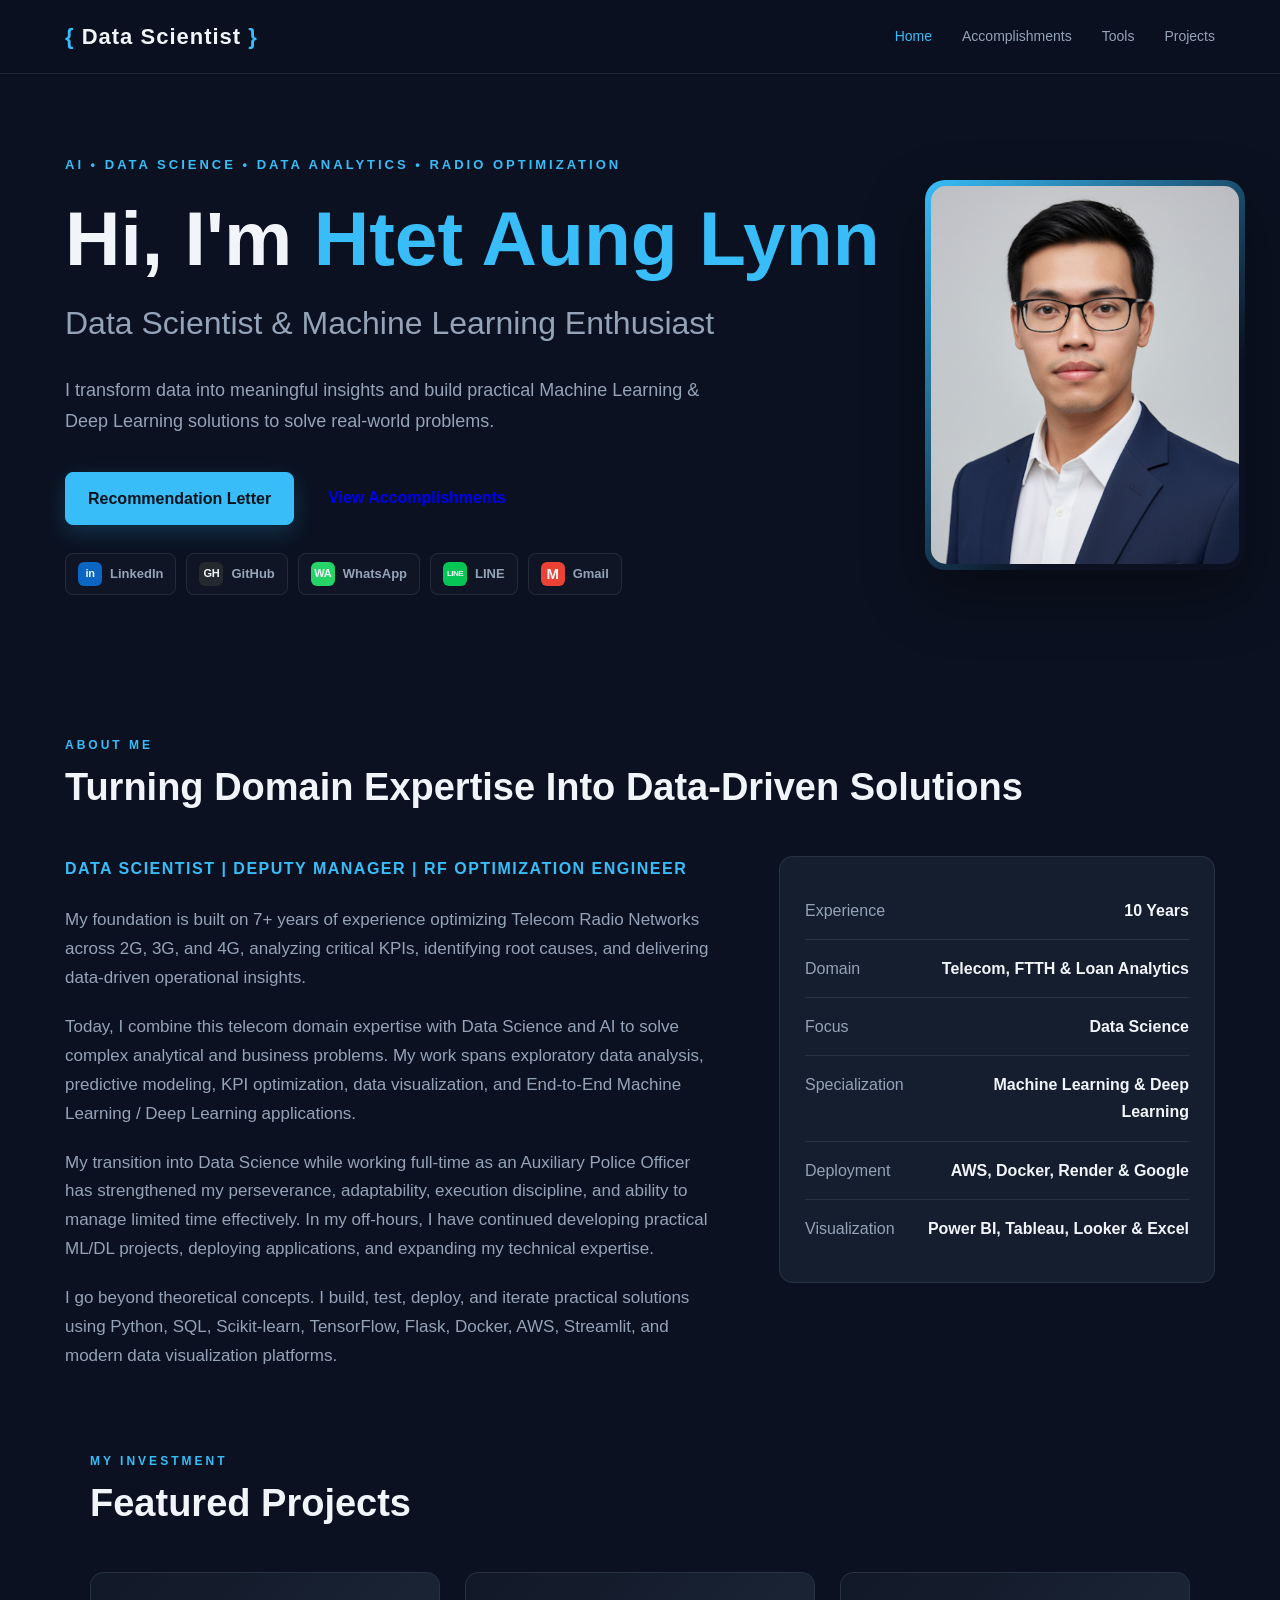
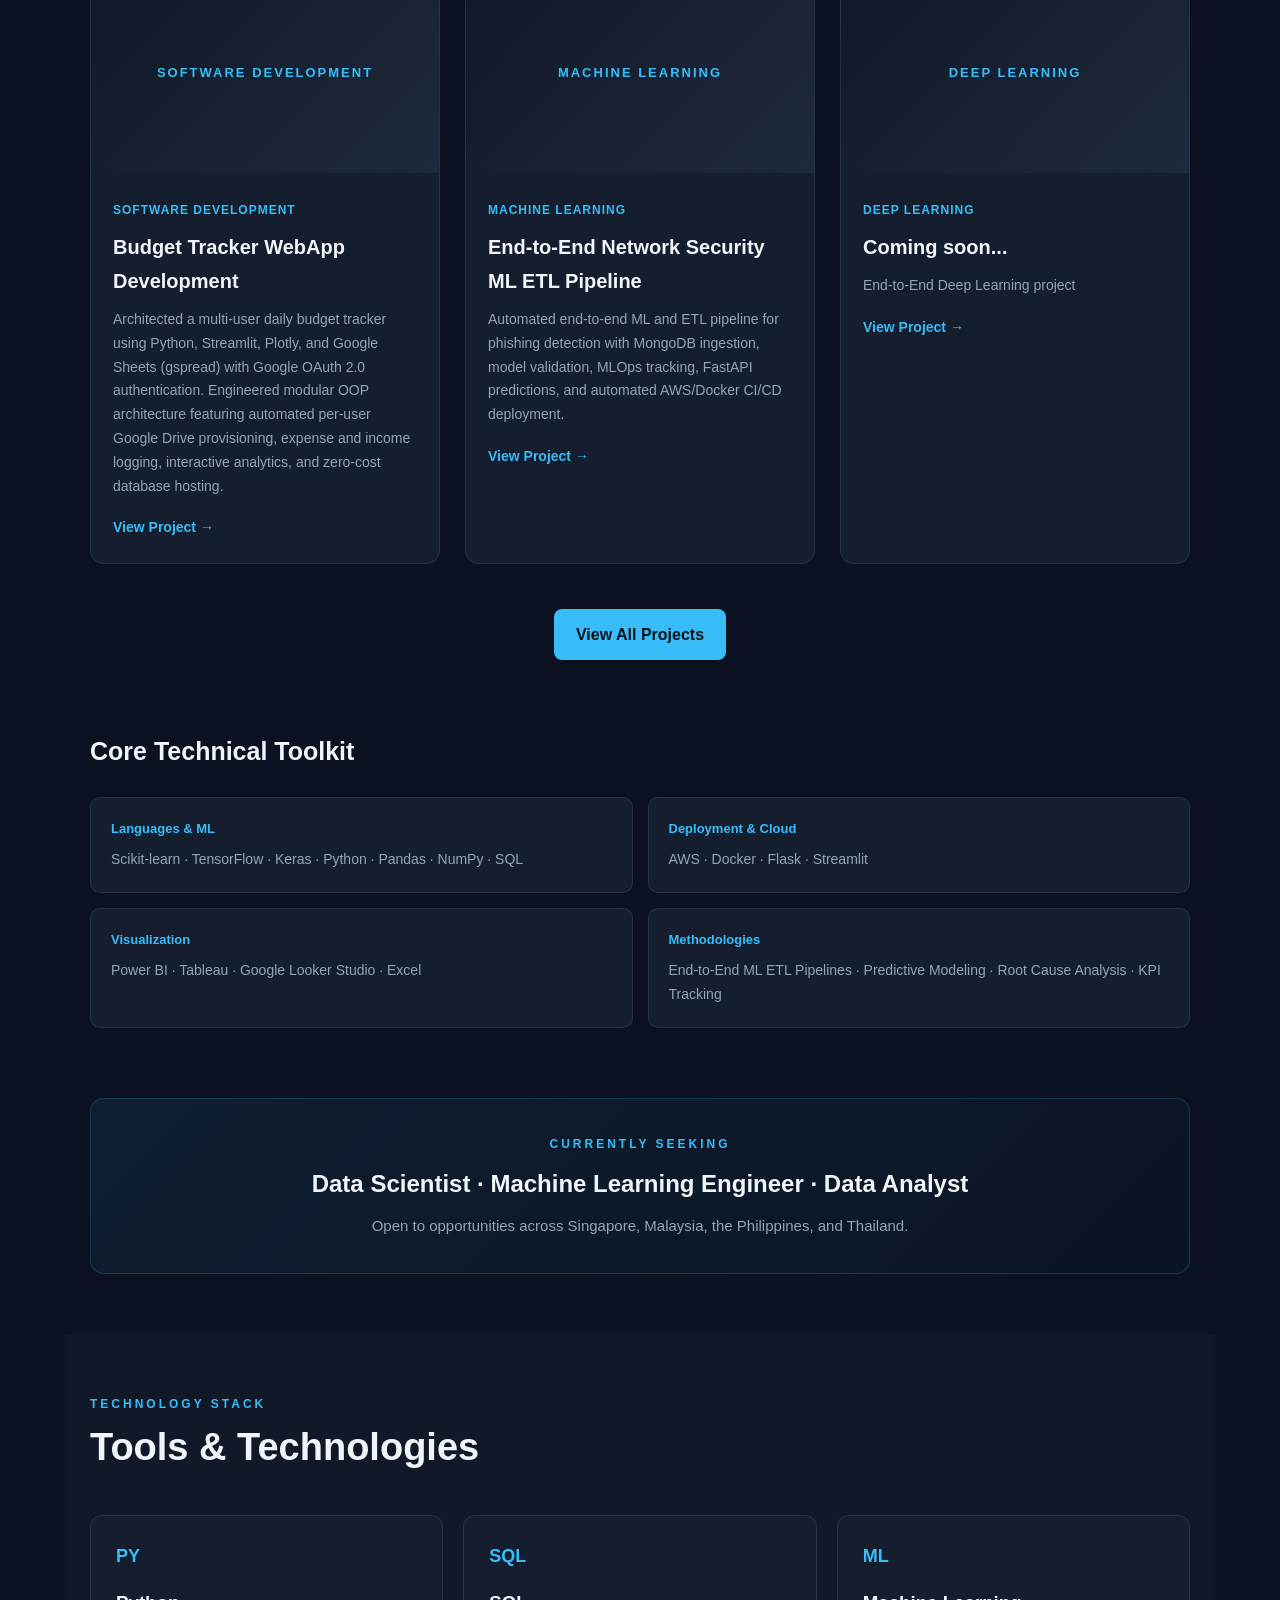
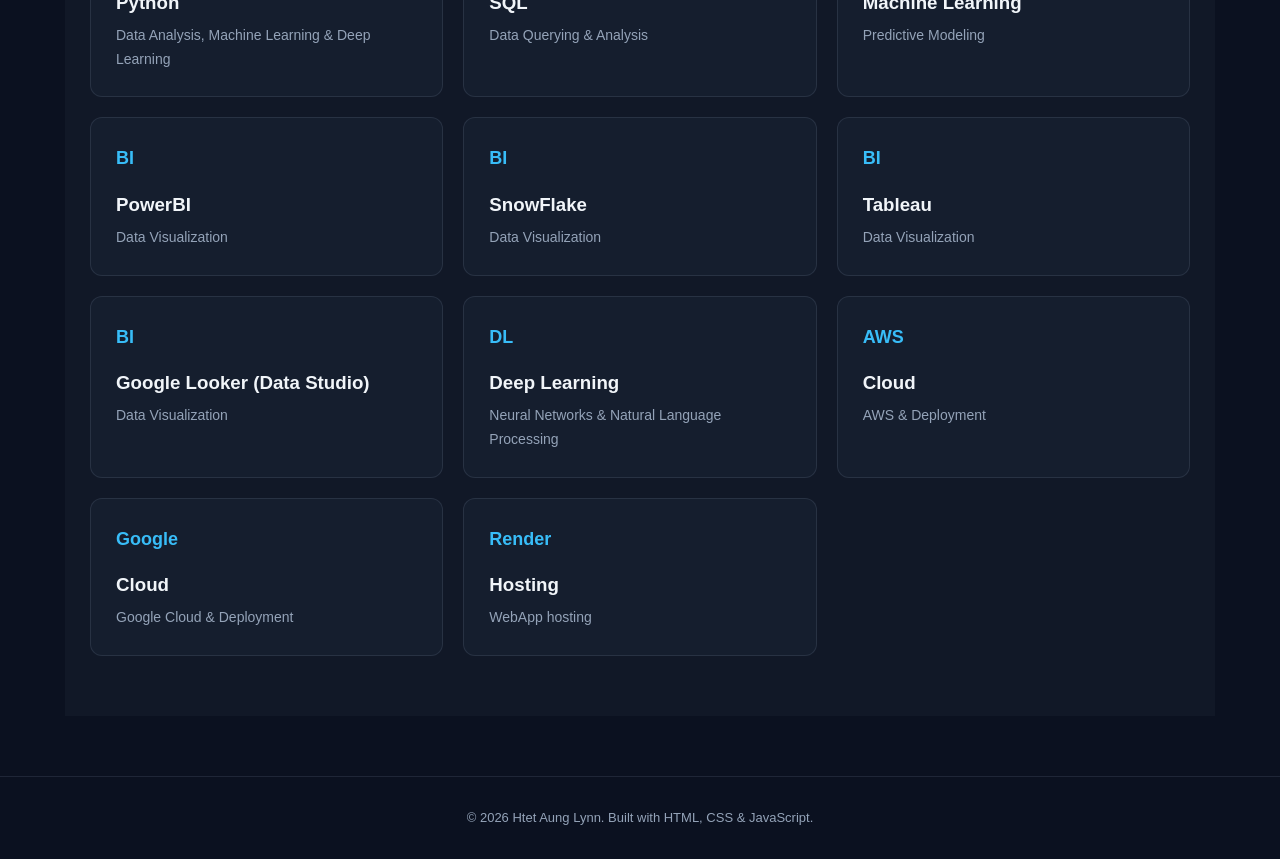
==== commit 4ea856af: "updated" ====
--- a/index.html
+++ b/index.html
@@ -132,16 +132,6 @@
                 View Accomplishments
             </a>
 
-
-            <a
-                href="assets/Resume_Htet Aung Lynn.pdf"
-                class="btn secondary-btn"
-                download
-            >
-                Download Resume
-            </a>
-
-
         </div>
 
 
--- a/css/style.css
+++ b/css/style.css
@@ -278,11 +278,11 @@
     transform: translateY(-2px);
 }
 
-.secondary-btn {
+/* .secondary-btn {
     border: 1px solid var(--border);
 
     color: var(--text);
-}
+} */
 
 .secondary-btn:hover {
     border-color: var(--accent);
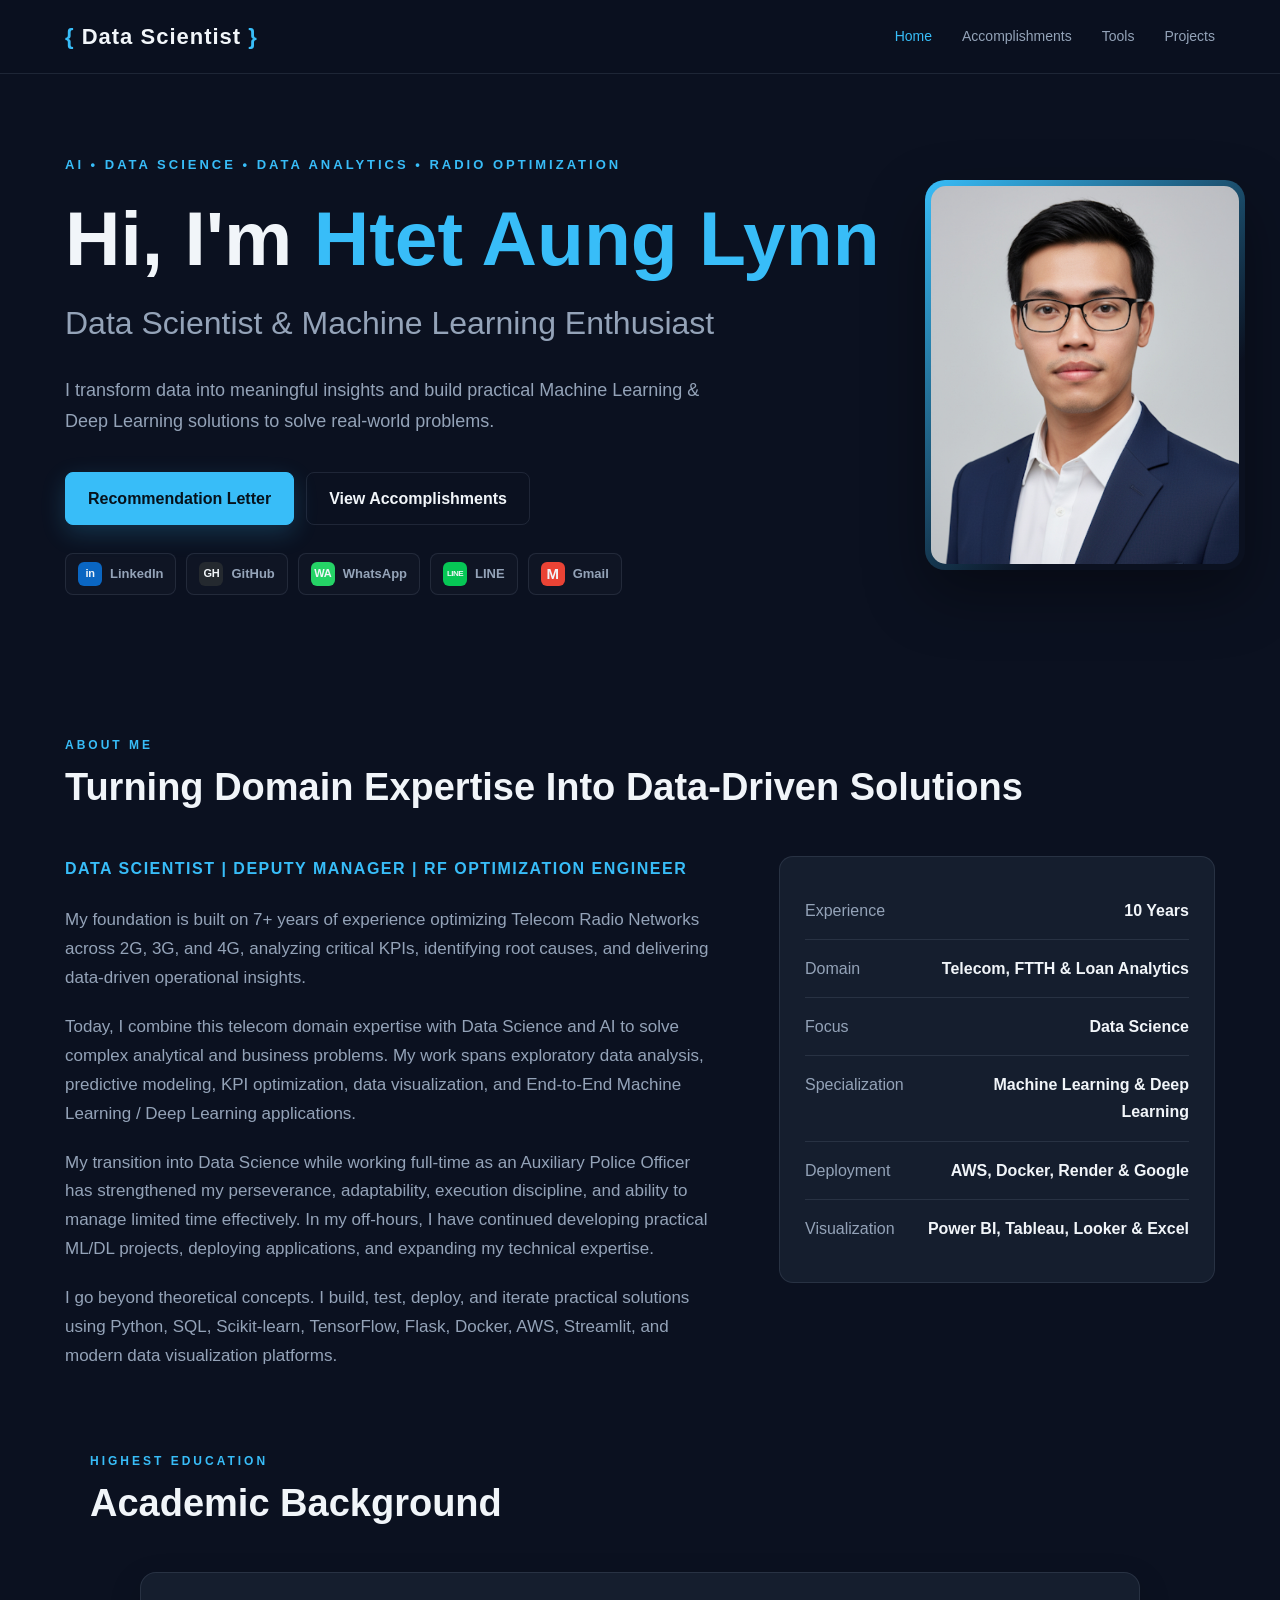
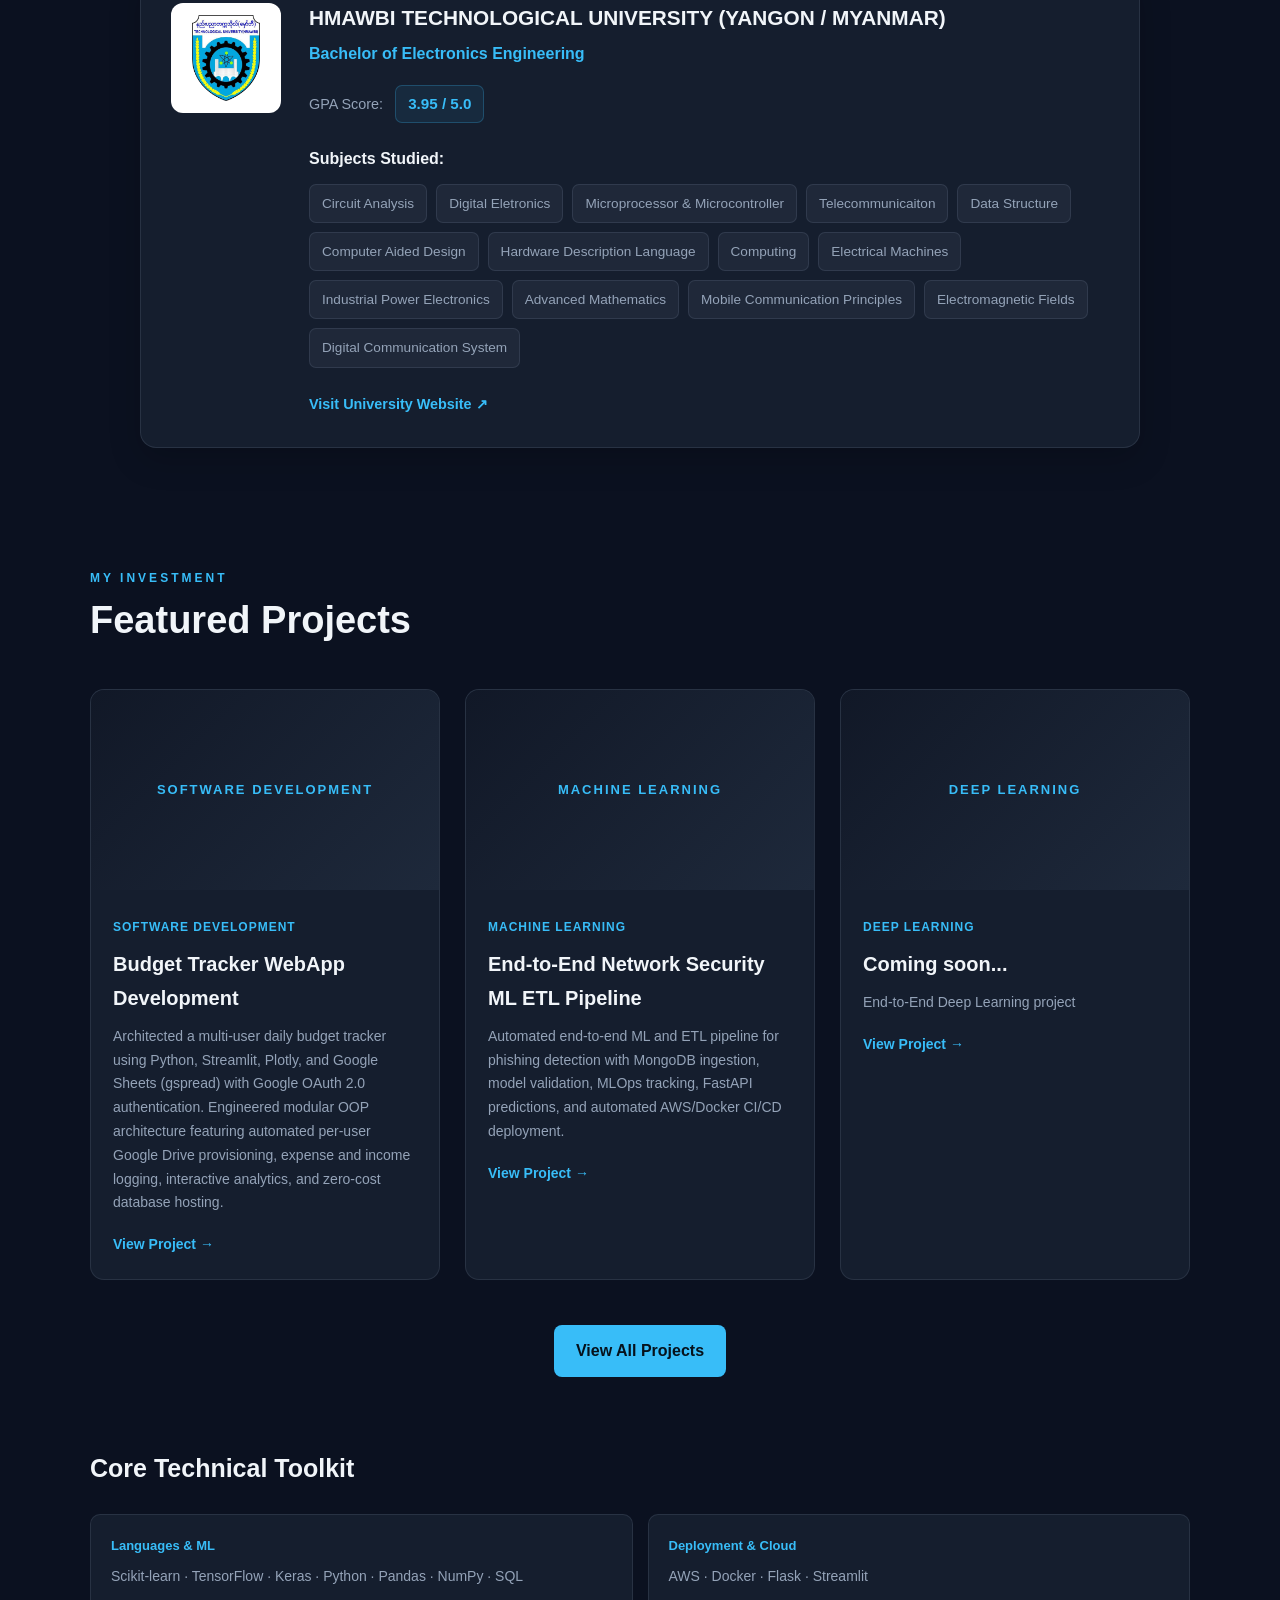
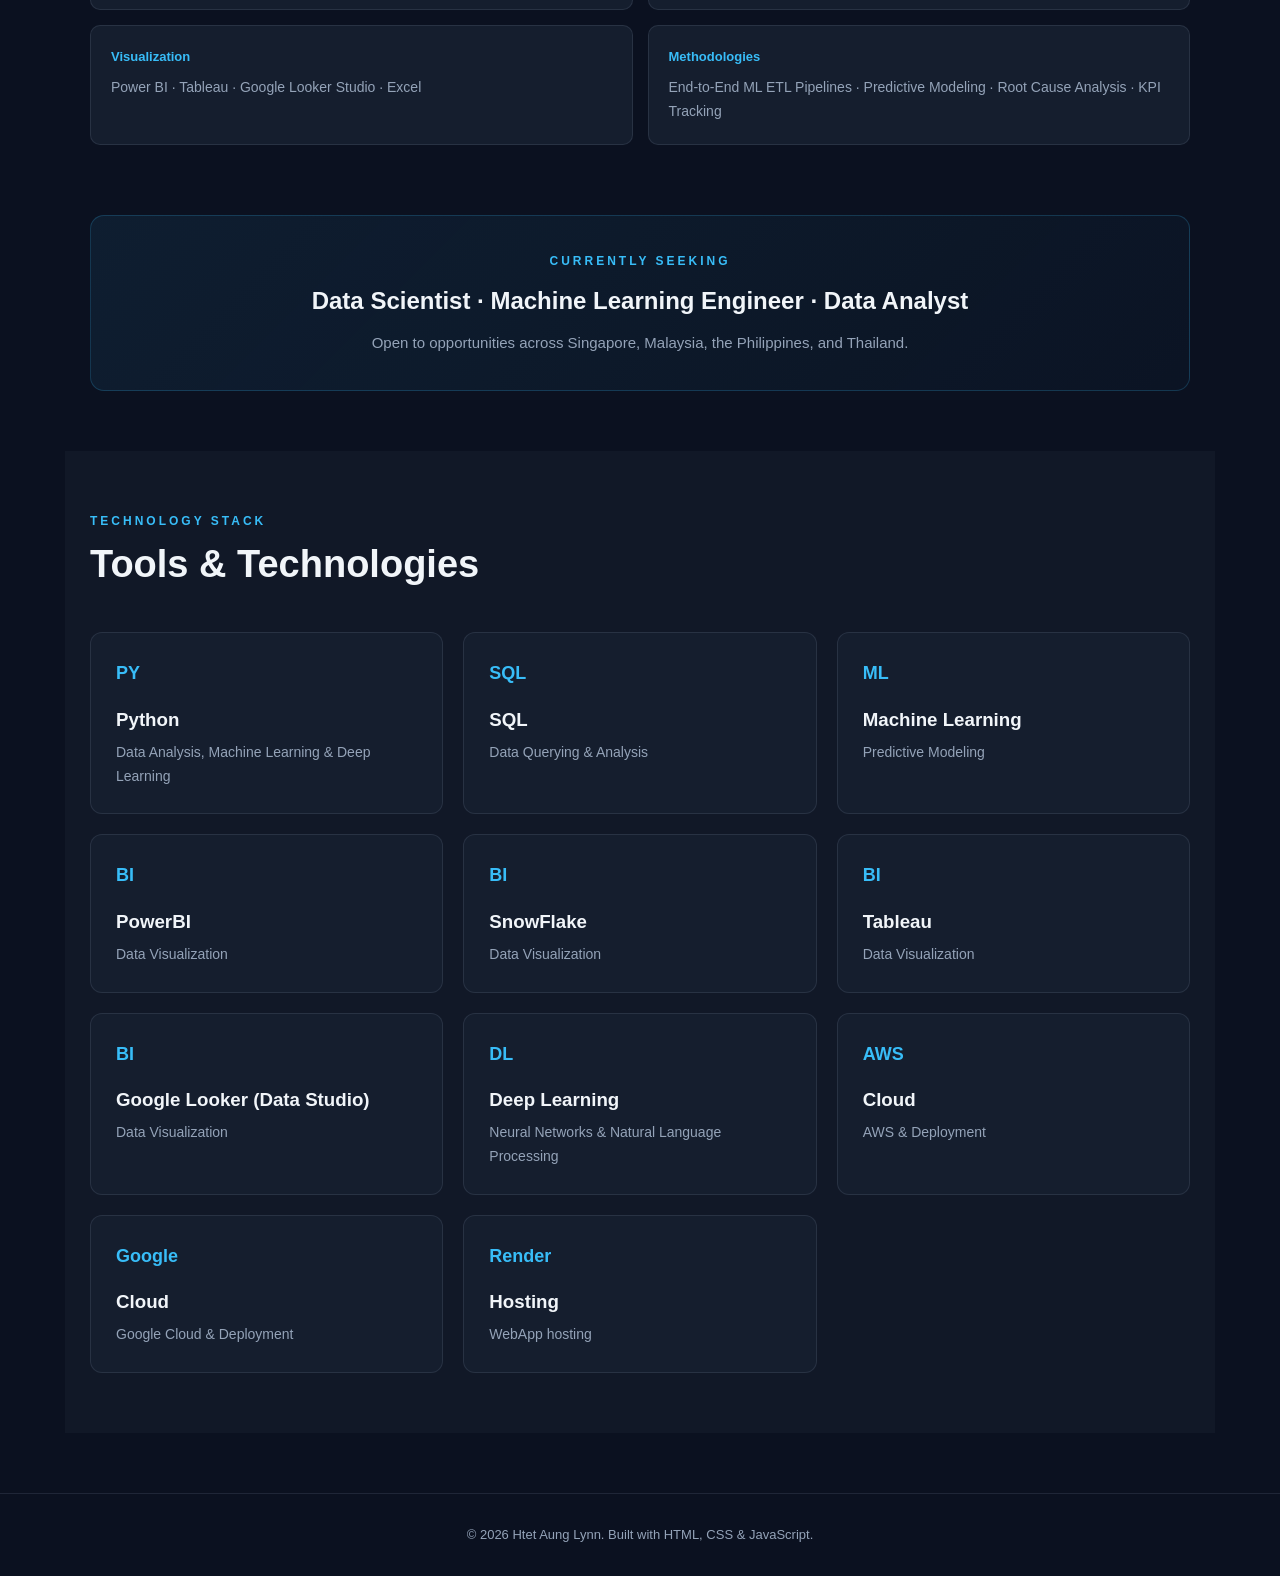
==== commit d0fca71b: "added university information" ====
--- a/index.html
+++ b/index.html
@@ -454,6 +454,84 @@
 
 
 <!-- ==============================
+     ACADEMIC BACKGROUND
+================================ -->
+
+<section class="section education-section">
+
+    <div class="section-heading">
+        <p class="section-label">HIGHEST EDUCATION</p>
+        <h2>Academic <span>Background</span></h2>
+    </div>
+
+    <div class="education-card">
+
+        <!-- UNIVERSITY LOGO -->
+        <div class="education-logo">
+            <a href="https://hbtu.edu.mm/"
+               target="_blank"
+               rel="noopener noreferrer">
+                <img
+                    src="assets/university-logo.png"
+                    alt="University Logo"
+                    onerror="this.style.display='none'"
+                >
+            </a>
+        </div>
+
+        <!-- DEGREE DETAILS -->
+        <div class="education-content">
+
+            <h3>HMAWBI TECHNOLOGICAL UNIVERSITY (YANGON / MYANMAR)</h3>
+
+            <p class="education-degree">
+                Bachelor of Electronics Engineering
+            </p>
+
+            <div class="education-gpa">
+                <span>GPA Score:</span>
+                <strong>3.95 / 5.0</strong>
+            </div>
+
+            <!-- SUBJECTS STUDIED -->
+            <div class="education-subjects">
+                <h4>Subjects Studied:</h4>
+
+                <div class="subject-list">
+                    <span>Circuit Analysis</span>
+                    <span>Digital Eletronics</span>
+                    <span>Microprocessor & Microcontroller</span>
+                    <span>Telecommunicaiton</span>
+                    <span>Data Structure</span>
+                    <span>Computer Aided Design</span>
+                    <span>Hardware Description Language</span>
+                    <span>Computing</span>
+                    <span>Electrical Machines</span>
+                    <span>Industrial Power Electronics</span>
+                    <span>Advanced Mathematics</span>
+                    <span>Mobile Communication Principles</span>
+                    <span>Electromagnetic Fields</span>
+                    <span>Digital Communication System</span>
+                </div>
+            </div>
+
+            <a
+                href="https://hbtu.edu.mm/"
+                class="education-link"
+                target="_blank"
+                rel="noopener noreferrer"
+            >
+                Visit University Website ↗
+            </a>
+
+        </div>
+    </div>
+
+</section>
+
+
+
+<!-- ==============================
      FEATURED PROJECTS
 ================================ -->
 
--- a/css/style.css
+++ b/css/style.css
@@ -278,11 +278,11 @@
     transform: translateY(-2px);
 }
 
-/* .secondary-btn {
+.secondary-btn {
     border: 1px solid var(--border);
 
     color: var(--text);
-} */
+}
 
 .secondary-btn:hover {
     border-color: var(--accent);
@@ -400,6 +400,175 @@
 }
 
 
+
+/* ==============================
+   ACADEMIC BACKGROUND
+================================ */
+
+.education-section .education-card {
+    max-width: 1000px;
+    margin: 0 auto;
+    padding: 30px;
+    display: flex;
+    align-items: flex-start;
+    gap: 28px;
+    background: var(--card);
+    border: 1px solid var(--border);
+    border-radius: 16px;
+    box-shadow: 0 12px 32px rgba(0, 0, 0, 0.18);
+    transition: transform 0.3s ease, border-color 0.3s ease;
+}
+
+.education-section .education-card:hover {
+    transform: translateY(-4px);
+    border-color: var(--accent);
+}
+
+/* UNIVERSITY LOGO */
+
+.education-logo {
+    width: 110px;
+    height: 110px;
+    flex: 0 0 110px;
+    display: flex;
+    align-items: center;
+    justify-content: center;
+    padding: 12px;
+    background: #ffffff;
+    border-radius: 12px;
+}
+
+.education-logo a {
+    display: flex;
+    width: 100%;
+    height: 100%;
+    align-items: center;
+    justify-content: center;
+}
+
+.education-logo img {
+    display: block;
+    width: 100%;
+    height: 100%;
+    object-fit: contain;
+}
+
+/* DEGREE DETAILS */
+
+.education-content {
+    flex: 1;
+    min-width: 0;
+}
+
+.education-content h3 {
+    margin: 0 0 8px;
+    color: var(--text);
+    font-size: 1.3rem;
+    line-height: 1.4;
+}
+
+.education-degree {
+    margin: 0 0 18px;
+    color: var(--accent);
+    font-size: 1rem;
+    font-weight: 600;
+}
+
+/* GPA */
+
+.education-gpa {
+    display: flex;
+    align-items: center;
+    gap: 12px;
+    margin-bottom: 22px;
+}
+
+.education-gpa span {
+    color: var(--text-secondary);
+    font-size: 0.9rem;
+}
+
+.education-gpa strong {
+    padding: 5px 12px;
+    color: var(--accent);
+    background: rgba(56, 189, 248, 0.08);
+    border: 1px solid rgba(56, 189, 248, 0.25);
+    border-radius: 7px;
+    font-size: 0.95rem;
+}
+
+/* SUBJECTS */
+
+.education-subjects h4 {
+    margin: 0 0 12px;
+    color: var(--text);
+    font-size: 1rem;
+}
+
+.subject-list {
+    display: flex;
+    flex-wrap: wrap;
+    gap: 9px;
+    margin-bottom: 22px;
+}
+
+.subject-list span {
+    padding: 7px 12px;
+    color: var(--text-secondary);
+    background: rgba(148, 163, 184, 0.08);
+    border: 1px solid var(--border);
+    border-radius: 7px;
+    font-size: 0.85rem;
+    transition: color 0.3s ease,
+                border-color 0.3s ease;
+}
+
+.subject-list span:hover {
+    color: var(--accent);
+    border-color: var(--accent);
+}
+
+/* UNIVERSITY WEBSITE LINK */
+
+.education-link {
+    display: inline-block;
+    color: var(--accent);
+    font-size: 0.9rem;
+    font-weight: 600;
+    text-decoration: none;
+    transition: color 0.3s ease;
+}
+
+.education-link:hover {
+    color: #7dd3fc;
+    text-decoration: underline;
+}
+
+/* RESPONSIVE DESIGN */
+
+@media (max-width: 650px) {
+    .education-section .education-card {
+        flex-direction: column;
+        padding: 22px;
+        gap: 20px;
+    }
+
+    .education-logo {
+        width: 85px;
+        height: 85px;
+        flex-basis: 85px;
+    }
+
+    .education-content h3 {
+        font-size: 1.15rem;
+    }
+
+    .subject-list {
+        gap: 7px;
+    }
+}
+
+
 /* ==============================
    SECTIONS
 ================================ */
